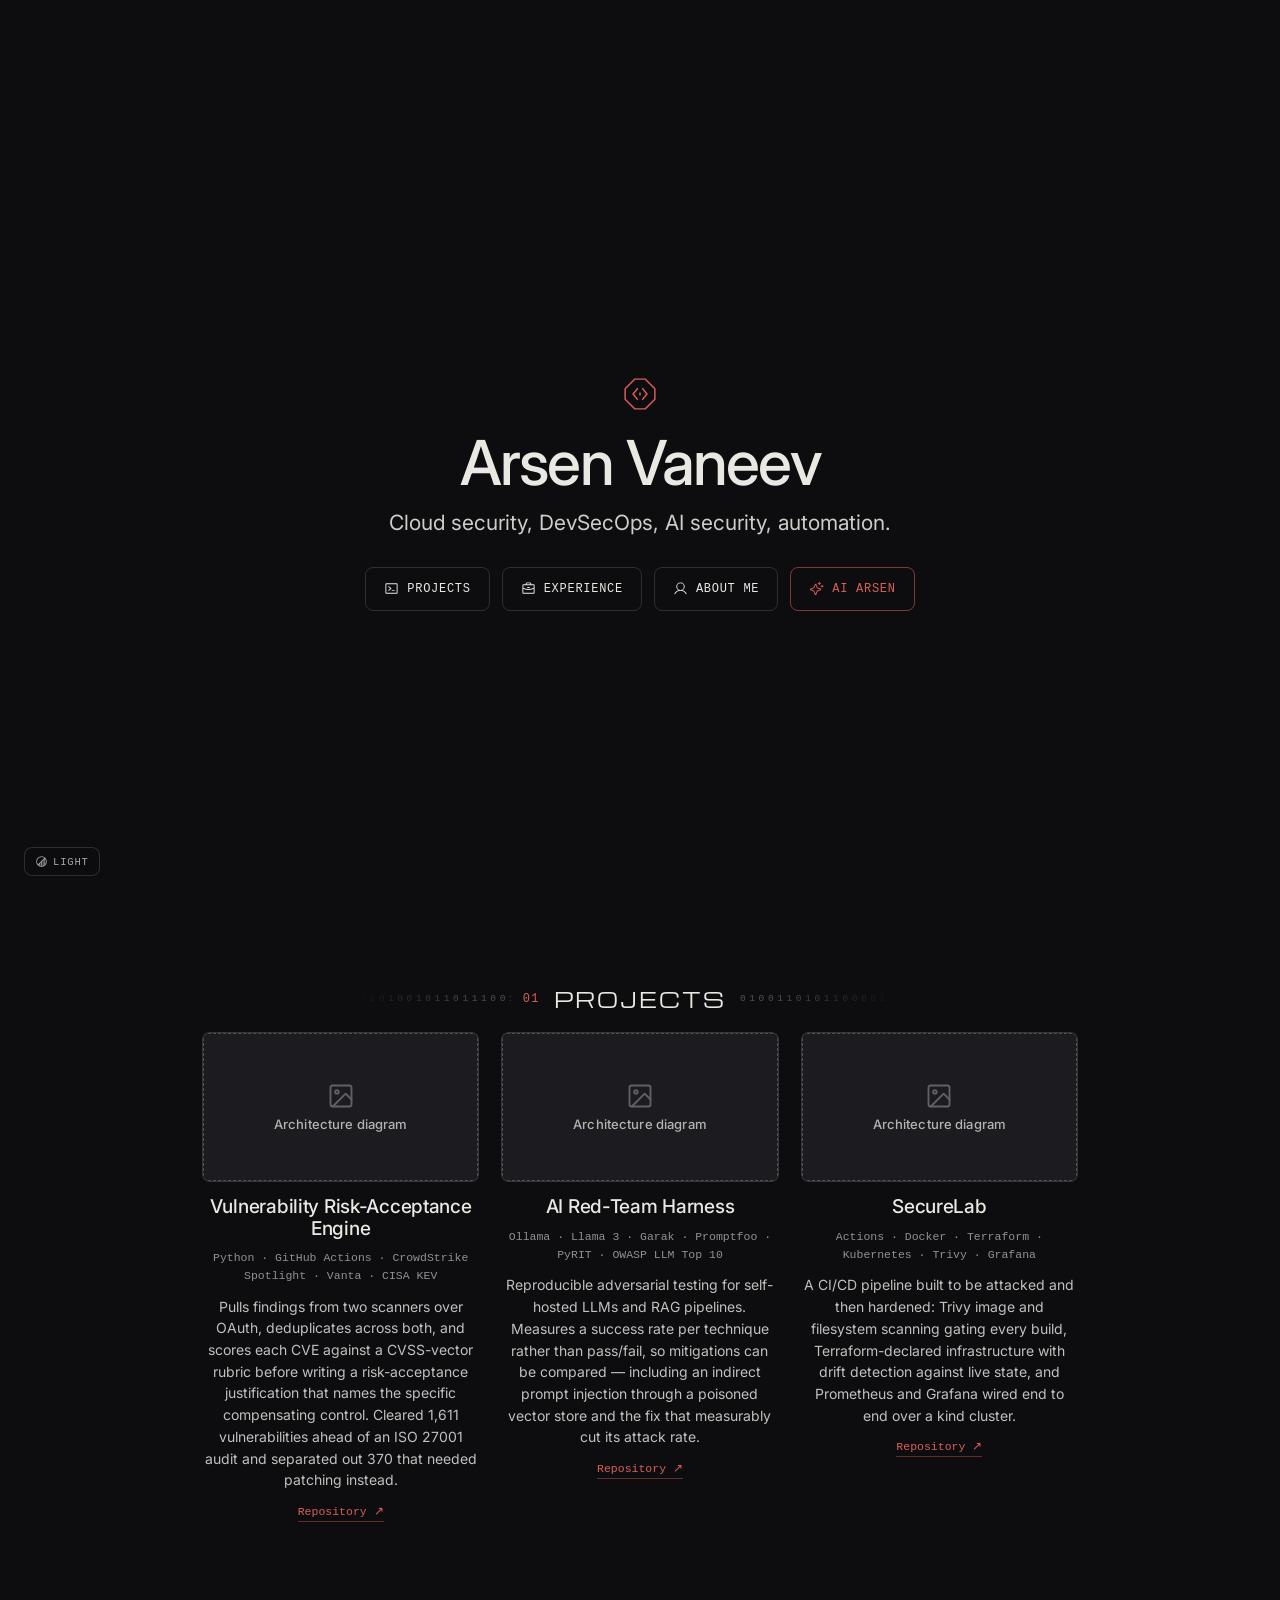
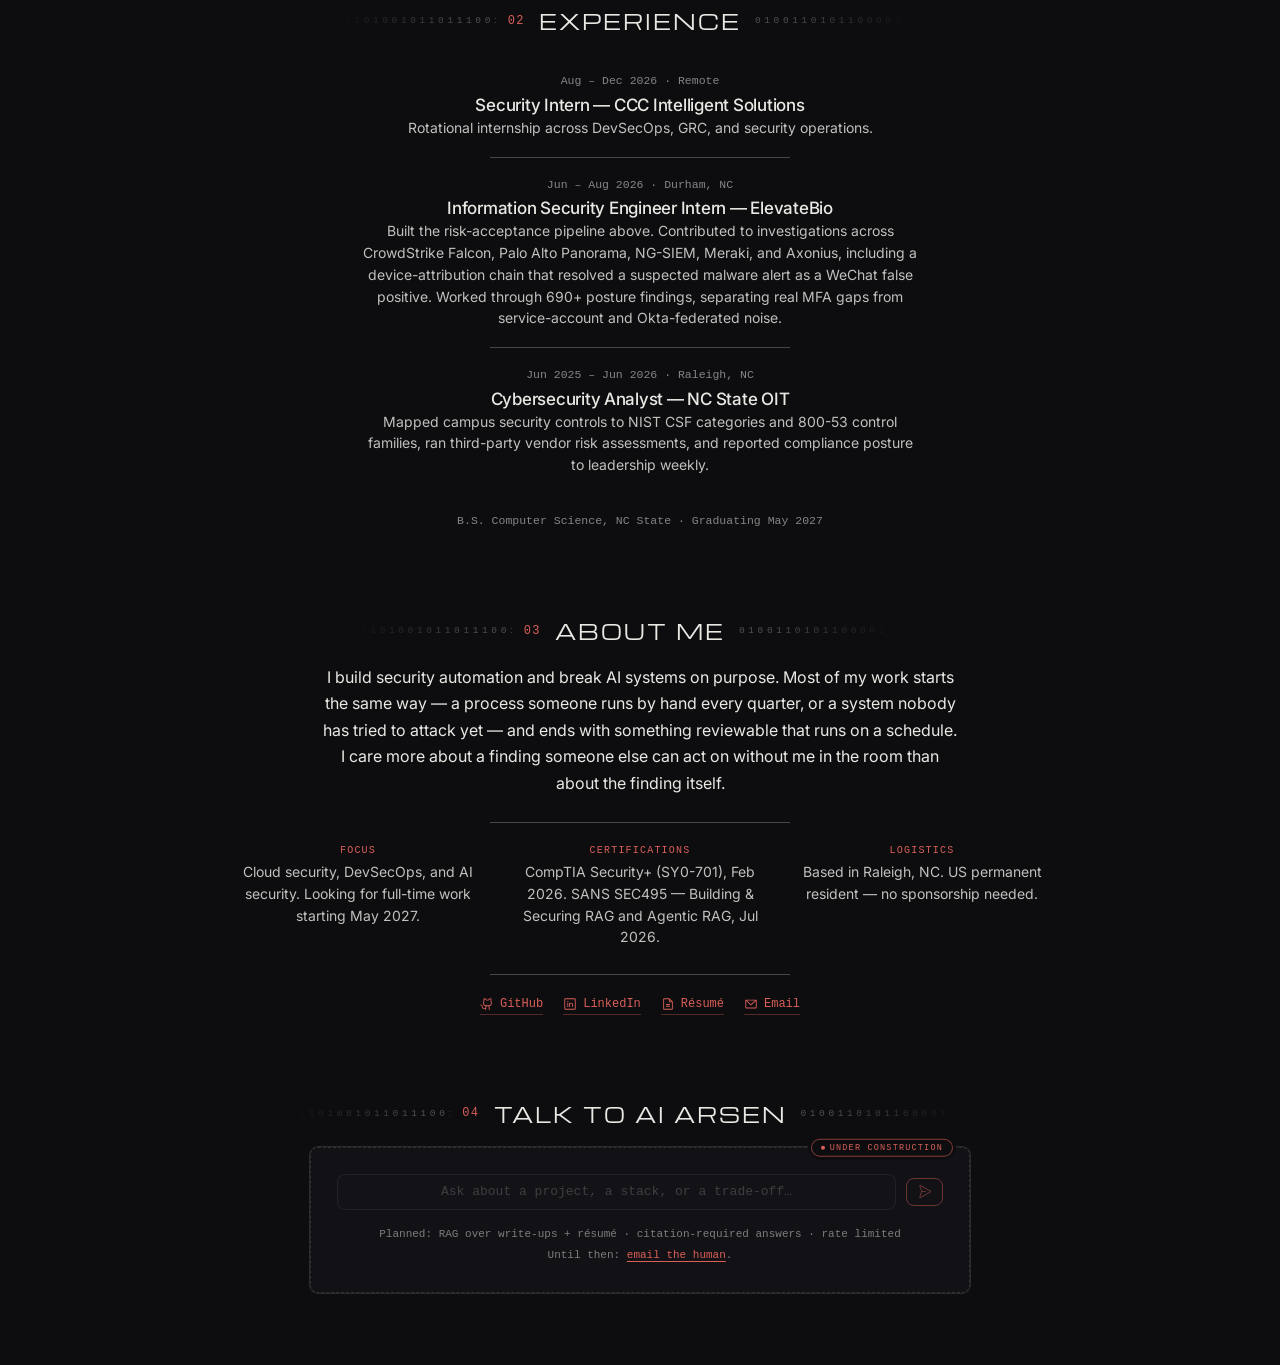
==== index.html @ 42cafd53 "Revise index.html for theme and content updates Updated the HTML structure and content for improved " ====
<!DOCTYPE html>
<html lang="en" data-theme="dark">
<head>
<meta charset="utf-8">
<meta name="viewport" content="width=device-width, initial-scale=1">
<title>Arsen Vaneev — Cloud Security &amp; DevSecOps</title>
<meta name="description" content="Cybersecurity senior at NC State working on cloud security, DevSecOps, and AI security. Graduating May 2027.">

<meta property="og:title" content="Arsen Vaneev — Cloud Security &amp; DevSecOps">
<meta property="og:description" content="Cybersecurity senior at NC State working on cloud security, DevSecOps, and AI security. Graduating May 2027.">
<meta property="og:type" content="website">
<meta property="og:url" content="https://arsenvaneev.com">

<link rel="icon" href="data:image/svg+xml,<svg xmlns='http://www.w3.org/2000/svg' viewBox='0 0 32 32'><rect width='32' height='32' fill='%230d0d10'/><g fill='none' stroke='%23d95f57' stroke-width='1.8' stroke-linecap='square'><path d='M11 2h10l9 9v10l-9 9H11l-9-9V11z'/><path d='M13.5 11 9.5 16l4 5'/><path d='M18.5 11l4 5-4 5'/><path d='M16 15.2v1.6'/></g></svg>">

<link rel="preconnect" href="https://fonts.googleapis.com">
<link rel="preconnect" href="https://fonts.gstatic.com" crossorigin>
<link rel="stylesheet" href="https://fonts.googleapis.com/css2?family=Inter:wght@400;500;600&family=Michroma&display=swap">
<link rel="stylesheet" href="style.css">

<script>
  // Applied before first paint so a remembered light theme doesn't flash dark.
  try {
    var t = localStorage.getItem("theme");
    if (t === "light" || t === "dark") document.documentElement.setAttribute("data-theme", t);
  } catch (e) {}
</script>
</head>
<body>

<svg width="0" height="0" style="position:absolute" aria-hidden="true" focusable="false">
  <symbol id="i-theme" viewBox="0 0 256 256"><path d="M201.54,54.46A104,104,0,0,0,54.46,201.54,104,104,0,0,0,201.54,54.46ZM184,195.87a87.16,87.16,0,0,1-16,10.5V99.31l16-16Zm-80-32.56,16-16v68.28a88.37,88.37,0,0,1-16-3ZM88,206.37a87,87,0,0,1-16.3-10.76L88,179.31Zm48-75.06,16-16v97.32a88.37,88.37,0,0,1-16,3ZM40,128A88,88,0,0,1,184.3,60.39L60.38,184.31A87.34,87.34,0,0,1,40,128Zm160,50.59V77.41a88,88,0,0,1,0,101.18Z"/></symbol>
  <symbol id="i-terminal" viewBox="0 0 256 256"><path d="M128,128a8,8,0,0,1-3,6.25l-40,32a8,8,0,1,1-10-12.5L107.19,128,75,102.25a8,8,0,1,1,10-12.5l40,32A8,8,0,0,1,128,128Zm48,24H136a8,8,0,0,0,0,16h40a8,8,0,0,0,0-16Zm56-96V200a16,16,0,0,1-16,16H40a16,16,0,0,1-16-16V56A16,16,0,0,1,40,40H216A16,16,0,0,1,232,56ZM216,200V56H40V200H216Z"/></symbol>
  <symbol id="i-briefcase" viewBox="0 0 256 256"><path d="M216,56H176V48a24,24,0,0,0-24-24H104A24,24,0,0,0,80,48v8H40A16,16,0,0,0,24,72V200a16,16,0,0,0,16,16H216a16,16,0,0,0,16-16V72A16,16,0,0,0,216,56ZM96,48a8,8,0,0,1,8-8h48a8,8,0,0,1,8,8v8H96ZM216,72v41.61A184,184,0,0,1,128,136a184.07,184.07,0,0,1-88-22.38V72Zm0,128H40V131.64A200.19,200.19,0,0,0,128,152a200.25,200.25,0,0,0,88-20.37V200ZM104,112a8,8,0,0,1,8-8h32a8,8,0,0,1,0,16H112A8,8,0,0,1,104,112Z"/></symbol>
  <symbol id="i-user" viewBox="0 0 256 256"><path d="M230.92,212c-15.23-26.33-38.7-45.21-66.09-54.16a72,72,0,1,0-73.66,0C63.78,166.78,40.31,185.66,25.08,212a8,8,0,1,0,13.85,8c18.84-32.56,52.14-52,89.07-52s70.23,19.44,89.07,52a8,8,0,1,0,13.85-8ZM72,96a56,56,0,1,1,56,56A56.06,56.06,0,0,1,72,96Z"/></symbol>
  <symbol id="i-sparkle" viewBox="0 0 256 256"><path d="M197.58,129.06,146,110l-19-51.62a15.92,15.92,0,0,0-29.88,0L78,110l-51.62,19a15.92,15.92,0,0,0,0,29.88L78,178l19,51.62a15.92,15.92,0,0,0,29.88,0L146,178l51.62-19a15.92,15.92,0,0,0,0-29.88ZM137,164.22a8,8,0,0,0-4.74,4.74L112,223.85,91.78,169A8,8,0,0,0,87,164.22L32.15,144,87,123.78A8,8,0,0,0,91.78,119L112,64.15,132.22,119a8,8,0,0,0,4.74,4.74L191.85,144ZM144,40a8,8,0,0,1,8-8h16V16a8,8,0,0,1,16,0V32h16a8,8,0,0,1,0,16H184V64a8,8,0,0,1-16,0V48H152A8,8,0,0,1,144,40ZM248,88a8,8,0,0,1-8,8h-8v8a8,8,0,0,1-16,0V96h-8a8,8,0,0,1,0-16h8V72a8,8,0,0,1,16,0v8h8A8,8,0,0,1,248,88Z"/></symbol>
  <symbol id="i-github" viewBox="0 0 256 256"><path d="M208.31,75.68A59.78,59.78,0,0,0,202.93,28,8,8,0,0,0,196,24a59.75,59.75,0,0,0-48,24H124A59.75,59.75,0,0,0,76,24a8,8,0,0,0-6.93,4,59.78,59.78,0,0,0-5.38,47.68A58.14,58.14,0,0,0,56,104v8a56.06,56.06,0,0,0,48.44,55.47A39.8,39.8,0,0,0,96,192v8H72a24,24,0,0,1-24-24A40,40,0,0,0,8,136a8,8,0,0,0,0,16,24,24,0,0,1,24,24,40,40,0,0,0,40,40H96v16a8,8,0,0,0,16,0V192a24,24,0,0,1,48,0v40a8,8,0,0,0,16,0V192a39.8,39.8,0,0,0-8.44-24.53A56.06,56.06,0,0,0,216,112v-8A58.14,58.14,0,0,0,208.31,75.68ZM200,112a40,40,0,0,1-40,40H112a40,40,0,0,1-40-40v-8a41.74,41.74,0,0,1,6.9-22.48A8,8,0,0,0,80,73.83a43.81,43.81,0,0,1,.79-33.58,43.88,43.88,0,0,1,32.32,20.06A8,8,0,0,0,119.82,64h32.35a8,8,0,0,0,6.74-3.69,43.87,43.87,0,0,1,32.32-20.06A43.81,43.81,0,0,1,192,73.83a8.09,8.09,0,0,0,1,7.65A41.72,41.72,0,0,1,200,104Z"/></symbol>
  <symbol id="i-linkedin" viewBox="0 0 256 256"><path d="M216,24H40A16,16,0,0,0,24,40V216a16,16,0,0,0,16,16H216a16,16,0,0,0,16-16V40A16,16,0,0,0,216,24Zm0,192H40V40H216V216ZM96,112v64a8,8,0,0,1-16,0V112a8,8,0,0,1,16,0Zm88,28v36a8,8,0,0,1-16,0V140a20,20,0,0,0-40,0v36a8,8,0,0,1-16,0V112a8,8,0,0,1,15.79-1.78A36,36,0,0,1,184,140ZM100,84A12,12,0,1,1,88,72,12,12,0,0,1,100,84Z"/></symbol>
  <symbol id="i-file" viewBox="0 0 256 256"><path d="M213.66,82.34l-56-56A8,8,0,0,0,152,24H56A16,16,0,0,0,40,40V216a16,16,0,0,0,16,16H200a16,16,0,0,0,16-16V88A8,8,0,0,0,213.66,82.34ZM160,51.31,188.69,80H160ZM200,216H56V40h88V88a8,8,0,0,0,8,8h48V216Zm-32-80a8,8,0,0,1-8,8H96a8,8,0,0,1,0-16h64A8,8,0,0,1,168,136Zm0,32a8,8,0,0,1-8,8H96a8,8,0,0,1,0-16h64A8,8,0,0,1,168,168Z"/></symbol>
  <symbol id="i-mail" viewBox="0 0 256 256"><path d="M224,48H32a8,8,0,0,0-8,8V192a16,16,0,0,0,16,16H216a16,16,0,0,0,16-16V56A8,8,0,0,0,224,48ZM203.43,64,128,133.15,52.57,64ZM216,192H40V74.19l82.59,75.71a8,8,0,0,0,10.82,0L216,74.19V192Z"/></symbol>
  <symbol id="i-send" viewBox="0 0 256 256"><path d="M231.87,114l-168-95.89A16,16,0,0,0,40.92,37.34L71.55,128,40.92,218.67A16,16,0,0,0,56,240a16.15,16.15,0,0,0,7.93-2.1l167.92-96.05a16,16,0,0,0,.05-27.89ZM56,224a.56.56,0,0,0,0-.12L85.74,136H144a8,8,0,0,0,0-16H85.74L56.06,32.16A.46.46,0,0,0,56,32l168,95.83Z"/></symbol>
</svg>

<div class="page">

  <button type="button" class="theme-toggle" id="theme-toggle" title="Toggle light and dark">
    <svg class="icon" aria-hidden="true"><use href="#i-theme"/></svg>
    <span class="theme-toggle-label" id="theme-toggle-label">LIGHT</span>
  </button>

  <nav class="rail" aria-label="Sections">
    <a href="#projects" title="Projects"><svg class="icon" aria-hidden="true"><use href="#i-terminal"/></svg><span class="rail-label">Projects</span></a>
    <a href="#experience" title="Experience"><svg class="icon" aria-hidden="true"><use href="#i-briefcase"/></svg><span class="rail-label">Experience</span></a>
    <a href="#person" title="About me"><svg class="icon" aria-hidden="true"><use href="#i-user"/></svg><span class="rail-label">About me</span></a>
    <a href="#ai" class="accent" title="AI Arsen"><svg class="icon" aria-hidden="true"><use href="#i-sparkle"/></svg><span class="rail-label">AI Arsen</span></a>
  </nav>

  <main>

    <section id="top" class="hero">
      <a href="#top" class="mark" title="Arsen Vaneev">
        <svg width="34" height="34" viewBox="0 0 32 32" fill="none" stroke="currentColor" stroke-width="1.4" stroke-linecap="square" aria-label="Arsen Vaneev">
          <path d="M11 2h10l9 9v10l-9 9H11l-9-9V11z"></path>
          <path d="M13.5 11 9.5 16l4 5"></path>
          <path d="M18.5 11l4 5-4 5"></path>
          <path d="M16 15.2v1.6"></path>
        </svg>
      </a>
      <h1><span>Arsen Vaneev</span></h1>
      <p class="tagline">Cloud security, DevSecOps, AI security, automation.</p>
      <div class="hero-nav">
        <a href="#projects"><svg class="icon" aria-hidden="true"><use href="#i-terminal"/></svg>Projects</a>
        <a href="#experience"><svg class="icon" aria-hidden="true"><use href="#i-briefcase"/></svg>Experience</a>
        <a href="#person"><svg class="icon" aria-hidden="true"><use href="#i-user"/></svg>About me</a>
        <a href="#ai" class="accent"><svg class="icon" aria-hidden="true"><use href="#i-sparkle"/></svg>AI Arsen</a>
      </div>
    </section>

    <section id="projects">
      <div class="sec-head">
        <span class="sec-head-left">
          <span class="bin bin-l" aria-hidden="true">0110100101101110011010</span>
          <span class="sec-num">01</span>
        </span>
        <h2>Projects</h2>
        <span class="bin bin-r" aria-hidden="true">0100110101100001011001</span>
      </div>

      <div class="projects">

        <article class="project">
          <div class="diagram">
            <div class="diagram-slot">
              <svg width="28" height="28" viewBox="0 0 24 24" fill="none" stroke="currentColor" stroke-width="1.6" stroke-linecap="round" stroke-linejoin="round" aria-hidden="true"><rect x="3" y="3" width="18" height="18" rx="2"/><circle cx="8.5" cy="8.5" r="1.5"/><path d="m21 15-5-5L5 21"/></svg>
              Architecture diagram
            </div>
          </div>
          <h3>Vulnerability Risk-Acceptance Engine</h3>
          <p class="stack">Python · GitHub Actions · CrowdStrike Spotlight · Vanta · CISA KEV</p>
          <p>Pulls findings from two scanners over OAuth, deduplicates across both, and scores each CVE against a CVSS-vector rubric before writing a risk-acceptance justification that names the specific compensating control. Cleared 1,611 vulnerabilities ahead of an ISO 27001 audit and separated out 370 that needed patching instead.</p>
          <div class="project-links">
            <a href="https://github.com/Arsen-V/Automated_Vulnerability_Risk_Acceptance_Engine" target="_blank" rel="noopener">Repository ↗</a>
          </div>
        </article>

        <article class="project">
          <div class="diagram">
            <div class="diagram-slot">
              <svg width="28" height="28" viewBox="0 0 24 24" fill="none" stroke="currentColor" stroke-width="1.6" stroke-linecap="round" stroke-linejoin="round" aria-hidden="true"><rect x="3" y="3" width="18" height="18" rx="2"/><circle cx="8.5" cy="8.5" r="1.5"/><path d="m21 15-5-5L5 21"/></svg>
              Architecture diagram
            </div>
          </div>
          <h3>AI Red-Team Harness</h3>
          <p class="stack">Ollama · Llama 3 · Garak · Promptfoo · PyRIT · OWASP LLM Top 10</p>
          <p>Reproducible adversarial testing for self-hosted LLMs and RAG pipelines. Measures a success rate per technique rather than pass/fail, so mitigations can be compared — including an indirect prompt injection through a poisoned vector store and the fix that measurably cut its attack rate.</p>
          <div class="project-links">
            <a href="https://github.com/Arsen-V/AI_Red_Team_Harness" target="_blank" rel="noopener">Repository ↗</a>
          </div>
        </article>

        <article class="project">
          <div class="diagram">
            <div class="diagram-slot">
              <svg width="28" height="28" viewBox="0 0 24 24" fill="none" stroke="currentColor" stroke-width="1.6" stroke-linecap="round" stroke-linejoin="round" aria-hidden="true"><rect x="3" y="3" width="18" height="18" rx="2"/><circle cx="8.5" cy="8.5" r="1.5"/><path d="m21 15-5-5L5 21"/></svg>
              Architecture diagram
            </div>
          </div>
          <h3>SecureLab</h3>
          <p class="stack">Actions · Docker · Terraform · Kubernetes · Trivy · Grafana</p>
          <p>A CI/CD pipeline built to be attacked and then hardened: Trivy image and filesystem scanning gating every build, Terraform-declared infrastructure with drift detection against live state, and Prometheus and Grafana wired end to end over a kind cluster.</p>
          <div class="project-links">
            <a href="https://github.com/Arsen-V/SecureLab" target="_blank" rel="noopener">Repository ↗</a>
          </div>
        </article>

      </div>
    </section>

    <section id="experience">
      <div class="sec-head">
        <span class="sec-head-left">
          <span class="bin bin-l" aria-hidden="true">0110100101101110011010</span>
          <span class="sec-num">02</span>
        </span>
        <h2>Experience</h2>
        <span class="bin bin-r" aria-hidden="true">0100110101100001011001</span>
      </div>

      <div class="roles">

        <div class="role">
          <p class="meta">Aug – Dec 2026 · Remote</p>
          <h3>Security Intern — CCC Intelligent Solutions</h3>
          <p>Rotational internship across DevSecOps, GRC, and security operations.</p>
        </div>

        <hr class="subrule">

        <div class="role">
          <p class="meta">Jun – Aug 2026 · Durham, NC</p>
          <h3>Information Security Engineer Intern — ElevateBio</h3>
          <p>Built the risk-acceptance pipeline above. Contributed to investigations across CrowdStrike Falcon, Palo Alto Panorama, NG-SIEM, Meraki, and Axonius, including a device-attribution chain that resolved a suspected malware alert as a WeChat false positive. Worked through 690+ posture findings, separating real MFA gaps from service-account and Okta-federated noise.</p>
        </div>

        <hr class="subrule">

        <div class="role">
          <p class="meta">Jun 2025 – Jun 2026 · Raleigh, NC</p>
          <h3>Cybersecurity Analyst — NC State OIT</h3>
          <p>Mapped campus security controls to NIST CSF categories and 800-53 control families, ran third-party vendor risk assessments, and reported compliance posture to leadership weekly.</p>
        </div>

      </div>
      <p class="footnote">B.S. Computer Science, NC State · Graduating May 2027</p>
    </section>

    <section id="person">
      <div class="sec-head">
        <span class="sec-head-left">
          <span class="bin bin-l" aria-hidden="true">0110100101101110011010</span>
          <span class="sec-num">03</span>
        </span>
        <h2>About me</h2>
        <span class="bin bin-r" aria-hidden="true">0100110101100001011001</span>
      </div>

      <p class="about-lede">I build security automation and break AI systems on purpose. Most of my work starts the same way — a process someone runs by hand every quarter, or a system nobody has tried to attack yet — and ends with something reviewable that runs on a schedule. I care more about a finding someone else can act on without me in the room than about the finding itself.</p>

      <hr class="subrule">

      <div class="about-cols">
        <div>
          <h3>Focus</h3>
          <p>Cloud security, DevSecOps, and AI security. Looking for full-time work starting May 2027.</p>
        </div>
        <div>
          <h3>Certifications</h3>
          <p>CompTIA Security+ (SY0-701), Feb 2026. SANS SEC495 — Building &amp; Securing RAG and Agentic RAG, Jul 2026.</p>
        </div>
        <div>
          <h3>Logistics</h3>
          <p>Based in Raleigh, NC. US permanent resident — no sponsorship needed.</p>
        </div>
      </div>

      <hr class="subrule subrule-spaced">

      <div class="contact">
        <a href="https://github.com/Arsen-V" target="_blank" rel="noopener"><svg class="icon" aria-hidden="true"><use href="#i-github"/></svg>GitHub</a>
        <a href="https://www.linkedin.com/in/arsen-v" target="_blank" rel="noopener"><svg class="icon" aria-hidden="true"><use href="#i-linkedin"/></svg>LinkedIn</a>
        <a href="resume.pdf" target="_blank" rel="noopener"><svg class="icon" aria-hidden="true"><use href="#i-file"/></svg>Résumé</a>
        <a href="mailto:arsen@arsenvaneev.com"><svg class="icon" aria-hidden="true"><use href="#i-mail"/></svg>Email</a>
      </div>
    </section>

    <section id="ai">
      <div class="sec-head">
        <span class="sec-head-left">
          <span class="bin bin-l" aria-hidden="true">0110100101101110011010</span>
          <span class="sec-num">04</span>
        </span>
        <h2>Talk to AI Arsen</h2>
        <span class="bin bin-r" aria-hidden="true">0100110101100001011001</span>
      </div>

      <div class="ai-card">
        <span class="badge">Under construction</span>
        <div class="ai-row">
          <input type="text" disabled aria-label="Ask AI Arsen a question" placeholder="Ask about a project, a stack, or a trade-off…">
          <button type="button" disabled aria-label="Send">
            <svg class="icon" aria-hidden="true"><use href="#i-send"/></svg>
          </button>
        </div>
        <p class="ai-note">Planned: RAG over write-ups + résumé · citation-required answers · rate limited<br>Until then: <a href="mailto:arsen@arsenvaneev.com">email the human</a>.</p>
      </div>
    </section>

  </main>

</div>

<script>
(function () {
  var root = document.documentElement;
  var btn = document.getElementById("theme-toggle");
  var label = document.getElementById("theme-toggle-label");

  function paint() {
    label.textContent = root.getAttribute("data-theme") === "light" ? "DARK" : "LIGHT";
  }
  btn.addEventListener("click", function () {
    var next = root.getAttribute("data-theme") === "light" ? "dark" : "light";
    root.setAttribute("data-theme", next);
    try { localStorage.setItem("theme", next); } catch (e) {}
    paint();
  });
  paint();

  var hero = document.querySelector(".hero-nav");
  var ids = ["projects", "experience", "person", "ai"];
  var links = {};
  ids.forEach(function (id) {
    links[id] = document.querySelector('.rail a[href="#' + id + '"]');
  });

  var docked = null;
  var active = null;
  var queued = false;

  function measure() {
    queued = false;

    var r = hero.getBoundingClientRect();
    // A zero-size rect means layout hasn't settled; leave the last state alone.
    if (r.height > 0 && r.width > 0) {
      var d = r.top < 72;
      if (d !== docked) {
        docked = d;
        document.body.classList.toggle("is-docked", d);
      }
    }

    var line = Math.min(window.innerHeight * 0.42, 320);
    var hit = "";
    ids.forEach(function (id) {
      var s = document.getElementById(id);
      var sr = s.getBoundingClientRect();
      if (sr.height > 0 && sr.top <= line && sr.bottom > line * 0.5) hit = id;
    });

    // The last section is too short to ever push its top past the line, so at
    // the end of the page it would never light up. Bottom-out claims it.
    if (innerHeight + Math.ceil(scrollY) >= document.documentElement.scrollHeight - 2) {
      hit = ids[ids.length - 1];
    }

    if (hit !== active) {
      if (links[active]) {
        links[active].classList.remove("is-active");
        links[active].removeAttribute("aria-current");
      }
      if (links[hit]) {
        links[hit].classList.add("is-active");
        links[hit].setAttribute("aria-current", "true");
      }
      active = hit;
    }
  }

  function schedule() {
    if (!queued) {
      queued = true;
      requestAnimationFrame(measure);
    }
  }

  addEventListener("scroll", schedule, { passive: true });
  addEventListener("resize", schedule);
  measure();
})();
</script>

</body>
</html>
---- style.css ----
/* ==========================================================================
   Arsen Vaneev — portfolio
   Built from the Claude Design "Nocturne" handoff. Tokens below are the
   prototype's overrides of the Nocturne base; sizes/radii come from Nocturne.
   ========================================================================== */

:root {
  --font-body: "Inter", system-ui, sans-serif;
  --font-heading: "Inter", system-ui, sans-serif;
  --font-display: "Michroma", "Inter", system-ui, sans-serif;
  --font-mono: ui-monospace, "SFMono-Regular", Menlo, Consolas, monospace;

  --color-bg: #0d0d10;
  --color-surface: #17171b;
  --color-text: #eae8e3;
  --color-accent: #d95f57;
  --color-divider: color-mix(in srgb, #eae8e3 15%, transparent);

  --shadow-sm: 0 0 0 1px #2a2a30;

  --radius-md: 8px;

  /* Derived text tints, so the same value isn't respelled at every use site. */
  --ink-88: color-mix(in srgb, var(--color-text) 88%, transparent);
  --ink-82: color-mix(in srgb, var(--color-text) 82%, transparent);
  --ink-70: color-mix(in srgb, var(--color-text) 70%, transparent);
  --ink-60: color-mix(in srgb, var(--color-text) 60%, transparent);
  --ink-55: color-mix(in srgb, var(--color-text) 55%, transparent);
  --ink-50: color-mix(in srgb, var(--color-text) 50%, transparent);
  --ink-30: color-mix(in srgb, var(--color-text) 30%, transparent);
  --ink-26: color-mix(in srgb, var(--color-text) 26%, transparent);

  --chrome-bg: color-mix(in srgb, var(--color-bg) 82%, transparent);
}

:root[data-theme="light"] {
  --color-bg: #f4f3f0;
  --color-surface: #e9e7e2;
  --color-text: #17171b;
  --color-accent: #a32a22;
  --color-divider: color-mix(in srgb, #17171b 16%, transparent);
  --shadow-sm: 0 0 0 1px #d6d3cc;
}

/* — base — */

*, *::before, *::after { box-sizing: border-box; }

html { scroll-behavior: smooth; }

body {
  margin: 0;
  font-family: var(--font-body);
  font-size: 15px;
  line-height: 1.55;
  font-weight: 400;
  background: var(--color-bg);
  color: var(--color-text);
  -webkit-font-smoothing: antialiased;
}

h1, h2, h3, h4 {
  font-family: var(--font-heading);
  font-weight: 500;
  line-height: 1.12;
  letter-spacing: -0.015em;
  margin: 0 0 5.6px;
}

p { margin: 0 0 8.4px; }

a { color: var(--color-accent); text-underline-offset: 3px; }

:focus { outline: none; }
:focus-visible { outline: 2px solid var(--color-accent); outline-offset: 2px; }
::selection { background: color-mix(in srgb, var(--color-accent) 30%, transparent); }

.icon { width: 1em; height: 1em; display: block; flex: none; fill: currentColor; }

.page {
  min-height: 100vh;
  display: flex;
  flex-direction: column;
}

main {
  flex: 1;
  width: min(100%, 940px);
  margin: 0 auto;
  padding-inline: clamp(20px, 5vw, 32px);
  padding-bottom: clamp(40px, 6vw, 72px);
  display: flex;
  flex-direction: column;
  text-align: center;
}

/* — theme toggle (fixed) — */

.theme-toggle {
  position: fixed;
  left: clamp(14px, 3vw, 24px);
  bottom: clamp(14px, 3vw, 24px);
  z-index: 30;
  display: inline-flex;
  align-items: center;
  gap: 5px;
  background: var(--chrome-bg);
  backdrop-filter: blur(8px);
  border: 1px solid var(--color-divider);
  border-radius: var(--radius-md);
  color: var(--ink-70);
  font-family: var(--font-mono);
  font-size: 10.5px;
  letter-spacing: 0.08em;
  padding: 8px;
  cursor: pointer;
}
.theme-toggle:hover { border-color: var(--color-accent); color: var(--color-accent); }
.theme-toggle .icon { font-size: 13px; }
.theme-toggle-label { display: none; }

/* — section rail (fixed, docks in on scroll) — */

.rail {
  position: fixed;
  z-index: 25;
  display: flex;
  flex-wrap: wrap;
  justify-content: center;
  gap: 8px;
  transition: transform 460ms cubic-bezier(.2, .8, .2, 1), opacity 300ms ease;
  opacity: 0;
  pointer-events: none;
}
body.is-docked .rail { opacity: 1; pointer-events: auto; }

.rail a {
  display: inline-flex;
  align-items: center;
  gap: 8px;
  font-family: var(--font-mono);
  font-size: 11px;
  letter-spacing: 0.06em;
  text-transform: uppercase;
  text-decoration: none;
  color: var(--color-text);
  border: 1px solid var(--color-divider);
  border-radius: var(--radius-md);
  padding: 9px 12px;
  background: var(--chrome-bg);
  backdrop-filter: blur(8px);
  transition: border-color 200ms ease, color 200ms ease, box-shadow 200ms ease;
}
.rail a:hover { border-color: var(--color-accent); color: var(--color-accent); }
.rail a .icon { font-size: 14px; }
.rail-label { display: none; }

.rail a.is-active {
  border-color: var(--color-accent);
  color: var(--color-accent);
  box-shadow: inset 0 0 0 100px color-mix(in srgb, var(--color-accent) 14%, transparent);
}

/* The AI entry is accent-lined at rest, so it reads as the odd one out. */
.rail a.accent,
.hero-nav a.accent {
  color: var(--color-accent);
  border-color: color-mix(in srgb, var(--color-accent) 55%, transparent);
}
.rail a.accent:hover { background: color-mix(in srgb, var(--color-accent) 14%, transparent); }
.rail a.accent.is-active {
  border-color: var(--color-accent);
  box-shadow: inset 0 0 0 100px color-mix(in srgb, var(--color-accent) 18%, transparent);
}

/* — hero — */

.hero {
  min-height: 100vh;
  display: flex;
  flex-direction: column;
  align-items: center;
  justify-content: center;
}

.mark {
  display: inline-flex;
  align-items: center;
  color: var(--color-accent);
  margin: 0 0 20px;
}

.hero h1 {
  width: fit-content;
  margin: 0 auto 14px;
  font-size: clamp(38px, 7vw, 62px);
  line-height: 1.02;
  letter-spacing: -0.03em;
}

.hero h1 span {
  display: inline-block;
  animation: nameGlitch 7.3s infinite both;
}

.tagline {
  font-size: clamp(14px, 2.1vw, 21px);
  line-height: 1.45;
  margin: 0 auto 28px;
  color: var(--ink-88);
  white-space: nowrap;
}

/* The tagline is deliberately one line, but below ~420px its 14px floor makes
   it wider than the viewport and the whole page scrolls sideways. Let it keep
   shrinking down there instead. */
@media (max-width: 420px) {
  .tagline { font-size: 3.5vw; }
}

.hero-nav {
  display: flex;
  flex-wrap: wrap;
  justify-content: center;
  gap: 12px;
  transition: opacity 260ms ease, transform 380ms cubic-bezier(.2, .8, .2, 1);
}
body.is-docked .hero-nav {
  opacity: 0;
  transform: translateY(-10px);
  pointer-events: none;
}

.hero-nav a {
  display: inline-flex;
  align-items: center;
  gap: 8px;
  font-family: var(--font-mono);
  font-size: 12px;
  letter-spacing: 0.06em;
  text-transform: uppercase;
  text-decoration: none;
  color: var(--color-text);
  border: 1px solid var(--color-divider);
  border-radius: var(--radius-md);
  padding: 11px 18px;
  min-height: 44px;
}
.hero-nav a:hover { border-color: var(--color-accent); color: var(--color-accent); }
.hero-nav a.accent:hover { background: color-mix(in srgb, var(--color-accent) 12%, transparent); }
.hero-nav a .icon { font-size: 15px; }

/* — sections — */

section[id] {
  padding-top: clamp(48px, 7vw, 88px);
  scroll-margin-top: 64px;
}

.sec-head {
  display: grid;
  grid-template-columns: 1fr auto 1fr;
  align-items: center;
  gap: 14px;
  margin-bottom: 22px;
}

.sec-head h2 {
  font-family: var(--font-display);
  font-weight: 400;
  font-size: clamp(14px, 2.1vw, 20px);
  letter-spacing: 0.1em;
  text-transform: uppercase;
  margin: 0;
  white-space: nowrap;
}

.sec-head-left {
  display: flex;
  align-items: center;
  justify-content: flex-end;
  gap: 12px;
  min-width: 0;
}

.sec-num {
  font-family: var(--font-mono);
  font-size: 12px;
  letter-spacing: 0.12em;
  color: var(--color-accent);
}

/* Decorative binary flanking the title, clipped and faded at the outer end. */
.bin {
  overflow: hidden;
  white-space: nowrap;
  font-family: var(--font-mono);
  font-size: 9.5px;
  line-height: 1;
  letter-spacing: 0.38em;
  color: var(--ink-30);
  user-select: none;
}
.bin-l {
  flex: 1;
  max-width: 160px;
  text-align: right;
  -webkit-mask-image: linear-gradient(to right, transparent, #000 78%);
  mask-image: linear-gradient(to right, transparent, #000 78%);
}
.bin-r {
  justify-self: start;
  width: 100%;
  max-width: 160px;
  text-align: left;
  -webkit-mask-image: linear-gradient(to left, transparent, #000 78%);
  mask-image: linear-gradient(to left, transparent, #000 78%);
}

/* Short rule between sub-blocks — deliberately inside the section rules. */
.subrule {
  height: 1px;
  width: min(46%, 300px);
  margin: 0 auto;
  background: var(--ink-26);
  border: 0;
}
.subrule-spaced { margin-top: 26px; }

/* — projects — */

.projects {
  display: grid;
  grid-template-columns: repeat(auto-fit, minmax(min(100%, 265px), 1fr));
  gap: 22px;
}

.project {
  display: flex;
  flex-direction: column;
  align-items: center;
  gap: 10px;
}

.project h3 { font-size: 19px; margin: 4px 0 0; }

.stack {
  font-family: var(--font-mono);
  font-size: 11.5px;
  line-height: 1.6;
  margin: 0;
  color: var(--ink-60);
}

.project p:not(.stack) {
  font-size: 14px;
  line-height: 1.55;
  margin: 0;
  color: var(--ink-82);
  text-wrap: pretty;
}

.project-links {
  display: flex;
  gap: 14px;
  flex-wrap: wrap;
  justify-content: center;
  margin-top: 2px;
}
.project-links a {
  font-family: var(--font-mono);
  font-size: 11.5px;
  color: var(--color-accent);
  text-decoration: none;
  border-bottom: 1px solid color-mix(in srgb, var(--color-accent) 40%, transparent);
}
.project-links a:hover { border-bottom-color: var(--color-accent); }

/* Architecture-diagram placeholder — awaiting a real export. */
.diagram {
  width: 100%;
  border: 1px solid var(--color-divider);
  border-radius: var(--radius-md);
  overflow: hidden;
  background: var(--color-surface);
}
.diagram-slot {
  position: relative;
  width: 100%;
  height: clamp(112px, 13vw, 148px);
  background: rgba(127, 127, 127, .08);
  display: flex;
  flex-direction: column;
  align-items: center;
  justify-content: center;
  gap: 6px;
  padding: 12px;
  font-size: 13px;
  line-height: 1.3;
  font-weight: 500;
  letter-spacing: .01em;
  color: inherit;
  opacity: .75;
}
.diagram-slot svg { opacity: .45; }
.diagram-slot::after {
  content: "";
  position: absolute;
  inset: 0;
  border: 1.5px dashed currentColor;
  opacity: .35;
  pointer-events: none;
}

/* — experience — */

.roles {
  display: flex;
  flex-direction: column;
  width: min(100%, 700px);
  margin: 0 auto;
}

.role { padding: 18px 0; }

.role .meta {
  font-family: var(--font-mono);
  font-size: 11.5px;
  margin: 0 0 6px;
  color: var(--ink-55);
}

.role h3 { font-size: 17px; margin: 0 0 2px; }

.role p:not(.meta) {
  font-size: 14px;
  line-height: 1.55;
  margin: 0 auto;
  max-width: 62ch;
  color: var(--ink-82);
  text-wrap: pretty;
}

.footnote {
  font-family: var(--font-mono);
  font-size: 11.5px;
  line-height: 1.9;
  color: var(--ink-55);
  margin: 16px 0 0;
}

/* — about — */

.about-lede {
  font-size: 16px;
  line-height: 1.65;
  margin: 0 auto 26px;
  max-width: 64ch;
  text-wrap: pretty;
}

.about-cols {
  display: grid;
  grid-template-columns: repeat(auto-fit, minmax(min(100%, 210px), 1fr));
  gap: 20px 26px;
  padding-top: 22px;
  width: min(100%, 820px);
  margin: 0 auto;
}

.about-cols h3 {
  font-family: var(--font-mono);
  font-weight: 400;
  font-size: 10px;
  letter-spacing: 0.12em;
  text-transform: uppercase;
  color: var(--color-accent);
  margin: 0 0 5px;
}

.about-cols p {
  font-size: 14px;
  line-height: 1.55;
  margin: 0;
  color: var(--ink-82);
}

.contact {
  display: flex;
  gap: 20px;
  flex-wrap: wrap;
  justify-content: center;
  padding-top: 20px;
}
.contact a {
  display: inline-flex;
  align-items: center;
  gap: 6px;
  font-family: var(--font-mono);
  font-size: 12px;
  color: var(--color-accent);
  text-decoration: none;
  border-bottom: 1px solid color-mix(in srgb, var(--color-accent) 35%, transparent);
}
.contact a:hover { border-bottom-color: var(--color-accent); }
.contact .icon { font-size: 14px; }

/* — AI Arsen (under construction) — */

.ai-card {
  position: relative;
  display: flex;
  flex-direction: column;
  align-items: center;
  gap: 14px;
  padding: clamp(18px, 3vw, 26px);
  width: min(100%, 660px);
  margin: 0 auto;
  border: 1px dashed var(--color-divider);
  border-radius: var(--radius-md);
  background: color-mix(in srgb, var(--color-surface) 60%, transparent);
  box-shadow: var(--shadow-sm);
}

/* Straddles the card's top edge; the halo cuts the dashed border behind it. */
.badge {
  position: absolute;
  top: 0;
  right: 16px;
  transform: translateY(-50%);
  display: inline-flex;
  align-items: center;
  gap: 5px;
  padding: 4px 9px;
  border: 1px solid color-mix(in srgb, var(--color-accent) 60%, transparent);
  border-radius: 999px;
  background: var(--color-bg);
  box-shadow: 0 0 0 3px var(--color-bg);
  font-family: var(--font-mono);
  font-size: 8.5px;
  line-height: 1;
  letter-spacing: 0.14em;
  text-transform: uppercase;
  color: var(--color-accent);
}
.badge::before {
  content: "";
  width: 4px;
  height: 4px;
  border-radius: 50%;
  background: var(--color-accent);
}

.ai-row {
  display: flex;
  gap: 10px;
  flex-wrap: wrap;
  align-items: center;
  justify-content: center;
  width: 100%;
}

.ai-row input {
  flex: 1 1 240px;
  min-height: 36px;
  padding: 6px 10px;
  font-family: var(--font-mono);
  font-size: 13px;
  text-align: center;
  color: var(--color-text);
  background: var(--color-surface);
  border: 1px solid var(--color-divider);
  border-radius: var(--radius-md);
}
.ai-row input:disabled { opacity: 0.45; cursor: not-allowed; }

.ai-row button {
  display: inline-flex;
  align-items: center;
  justify-content: center;
  font: inherit;
  font-size: 14px;
  line-height: 1.2;
  color: var(--color-accent);
  background: transparent;
  border: 1px solid var(--color-accent);
  border-radius: var(--radius-md);
  padding: 5.6px 10px;
  cursor: pointer;
}
.ai-row button:disabled { opacity: 0.45; cursor: not-allowed; }
.ai-row button .icon { font-size: 15px; }

.ai-note {
  font-family: var(--font-mono);
  font-size: 11px;
  line-height: 1.9;
  color: var(--ink-50);
  margin: 0;
}

/* — the name glitch — */

@keyframes nameGlitch {
  0%, 3.1% { transform: none; text-shadow: none; clip-path: none; opacity: 1; }
  3.2% { transform: translate(-9px, 2px) skewX(-9deg); text-shadow: 8px 0 var(--color-accent), -7px 0 var(--ink-70); clip-path: inset(12% 0 46% 0); }
  3.8% { transform: translate(11px, -3px); text-shadow: -10px 0 var(--color-accent), 5px 2px var(--ink-55); clip-path: inset(52% 0 8% 0); }
  4.3% { transform: translate(-5px, 3px) skewX(6deg); text-shadow: 6px -2px var(--color-accent); clip-path: none; opacity: 0.72; }
  4.9%, 14.7% { transform: none; text-shadow: none; clip-path: none; opacity: 1; }
  14.8% { transform: translate(7px, 1px); text-shadow: -9px 0 var(--color-accent); clip-path: inset(30% 0 30% 0); }
  15.3% { transform: translate(-8px, -2px) skewX(-7deg); text-shadow: 7px 1px var(--color-accent); clip-path: none; }
  15.8%, 28.4% { transform: none; text-shadow: none; clip-path: none; opacity: 1; }
  28.5% { transform: translate(4px, -4px) skewX(11deg); text-shadow: -12px 0 var(--color-accent), 6px 0 var(--ink-50); clip-path: inset(0 0 62% 0); }
  29% { transform: translate(-12px, 2px); text-shadow: 9px 0 var(--color-accent); clip-path: inset(64% 0 0 0); }
  29.4% { transform: translate(3px, 0); text-shadow: -4px 0 var(--color-accent); clip-path: none; opacity: 0.55; }
  30%, 44.1% { transform: none; text-shadow: none; clip-path: none; opacity: 1; }
  44.2% { transform: translate(-6px, -3px) skewX(-12deg); text-shadow: 11px 0 var(--color-accent); clip-path: inset(20% 0 40% 0); }
  44.9% { transform: translate(9px, 3px); text-shadow: -8px -1px var(--color-accent); clip-path: none; }
  45.5%, 57.3% { transform: none; text-shadow: none; clip-path: none; opacity: 1; }
  57.4% { transform: translate(-10px, 1px) skewX(8deg); text-shadow: 7px 2px var(--color-accent), -6px 0 var(--ink-60); clip-path: inset(44% 0 22% 0); }
  58% { transform: translate(5px, -2px); text-shadow: -11px 0 var(--color-accent); clip-path: none; opacity: 0.66; }
  58.6%, 71.8% { transform: none; text-shadow: none; clip-path: none; opacity: 1; }
  71.9% { transform: translate(12px, 2px) skewX(-10deg); text-shadow: -7px 0 var(--color-accent); clip-path: inset(8% 0 58% 0); }
  72.4% { transform: translate(-7px, -3px); text-shadow: 10px 1px var(--color-accent); clip-path: inset(60% 0 4% 0); }
  73%, 86.2% { transform: none; text-shadow: none; clip-path: none; opacity: 1; }
  86.3% { transform: translate(-4px, 4px) skewX(13deg); text-shadow: 12px 0 var(--color-accent); clip-path: none; opacity: 0.6; }
  86.9% { transform: translate(8px, -1px); text-shadow: -9px -2px var(--color-accent); clip-path: inset(36% 0 26% 0); }
  87.5%, 95.6% { transform: none; text-shadow: none; clip-path: none; opacity: 1; }
  95.7% { transform: translate(-11px, 0) skewX(-6deg); text-shadow: 6px 0 var(--color-accent); clip-path: inset(24% 0 48% 0); }
  96.3%, 100% { transform: none; text-shadow: none; clip-path: none; opacity: 1; }
}

/* ==========================================================================
   Responsive modes. The rail is a left gutter rail on wide and mid screens
   and a bottom bar on phones, where no gutter exists.
   ========================================================================== */

/* Phones — rail becomes a bottom bar, toggle moves to the top to clear it. */
@media (max-width: 699.98px) {
  .rail {
    flex-direction: row;
    align-items: center;
    inset: auto 0 0 0;
    padding: 10px clamp(12px, 4vw, 20px) 14px;
    background: linear-gradient(to top, var(--color-bg) 62%, transparent);
    transform: translateY(130%);
  }
  body.is-docked .rail { transform: translateY(0%); }

  .theme-toggle { top: 12px; bottom: auto; }
}

/* Tablet and up — rail docks into the left gutter, sliding in from the edge. */
@media (min-width: 700px) {
  .rail {
    flex-direction: column;
    align-items: flex-start;
    top: 50%;
    left: 10px;
    padding: 0;
    background: transparent;
    transform: translateY(-50%) translateX(-130%);
  }
  body.is-docked .rail { transform: translateY(-50%) translateX(0%); }
}

/* Mid widths have no real gutter, so the rail goes icon-only and main
   reserves a 62px hole for it. */
@media (min-width: 700px) and (max-width: 1219.98px) {
  main { padding-inline: 62px; }
}

/* Wide — real gutters, so labels return on both the rail and the toggle. */
@media (min-width: 1220px) {
  .rail { left: clamp(12px, 2.5vw, 26px); }
  .rail-label { display: inline; }
  .theme-toggle-label { display: inline; }
  .theme-toggle { padding: 7px 10px; }
}

@media (prefers-reduced-motion: reduce) {
  html { scroll-behavior: auto; }
  .hero h1 span { animation: none; }
  .rail, .hero-nav { transition: none; }
}
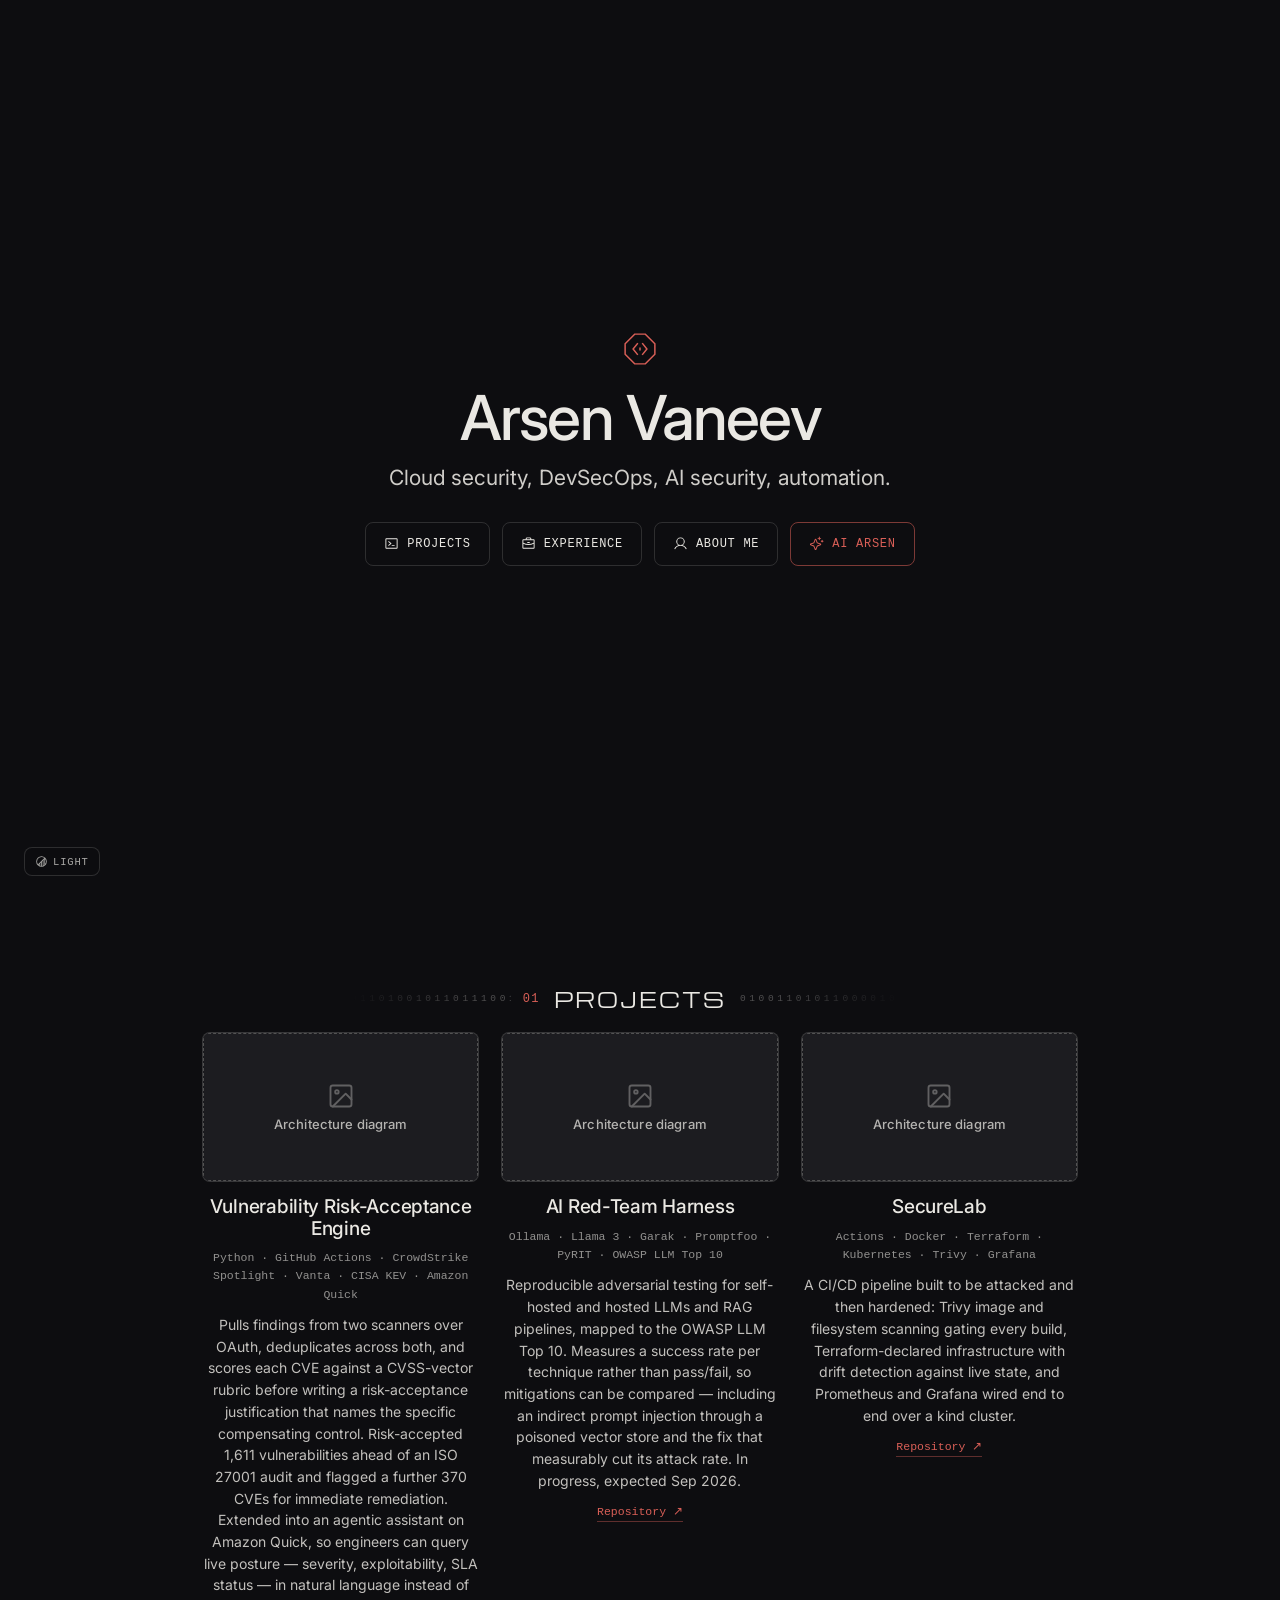
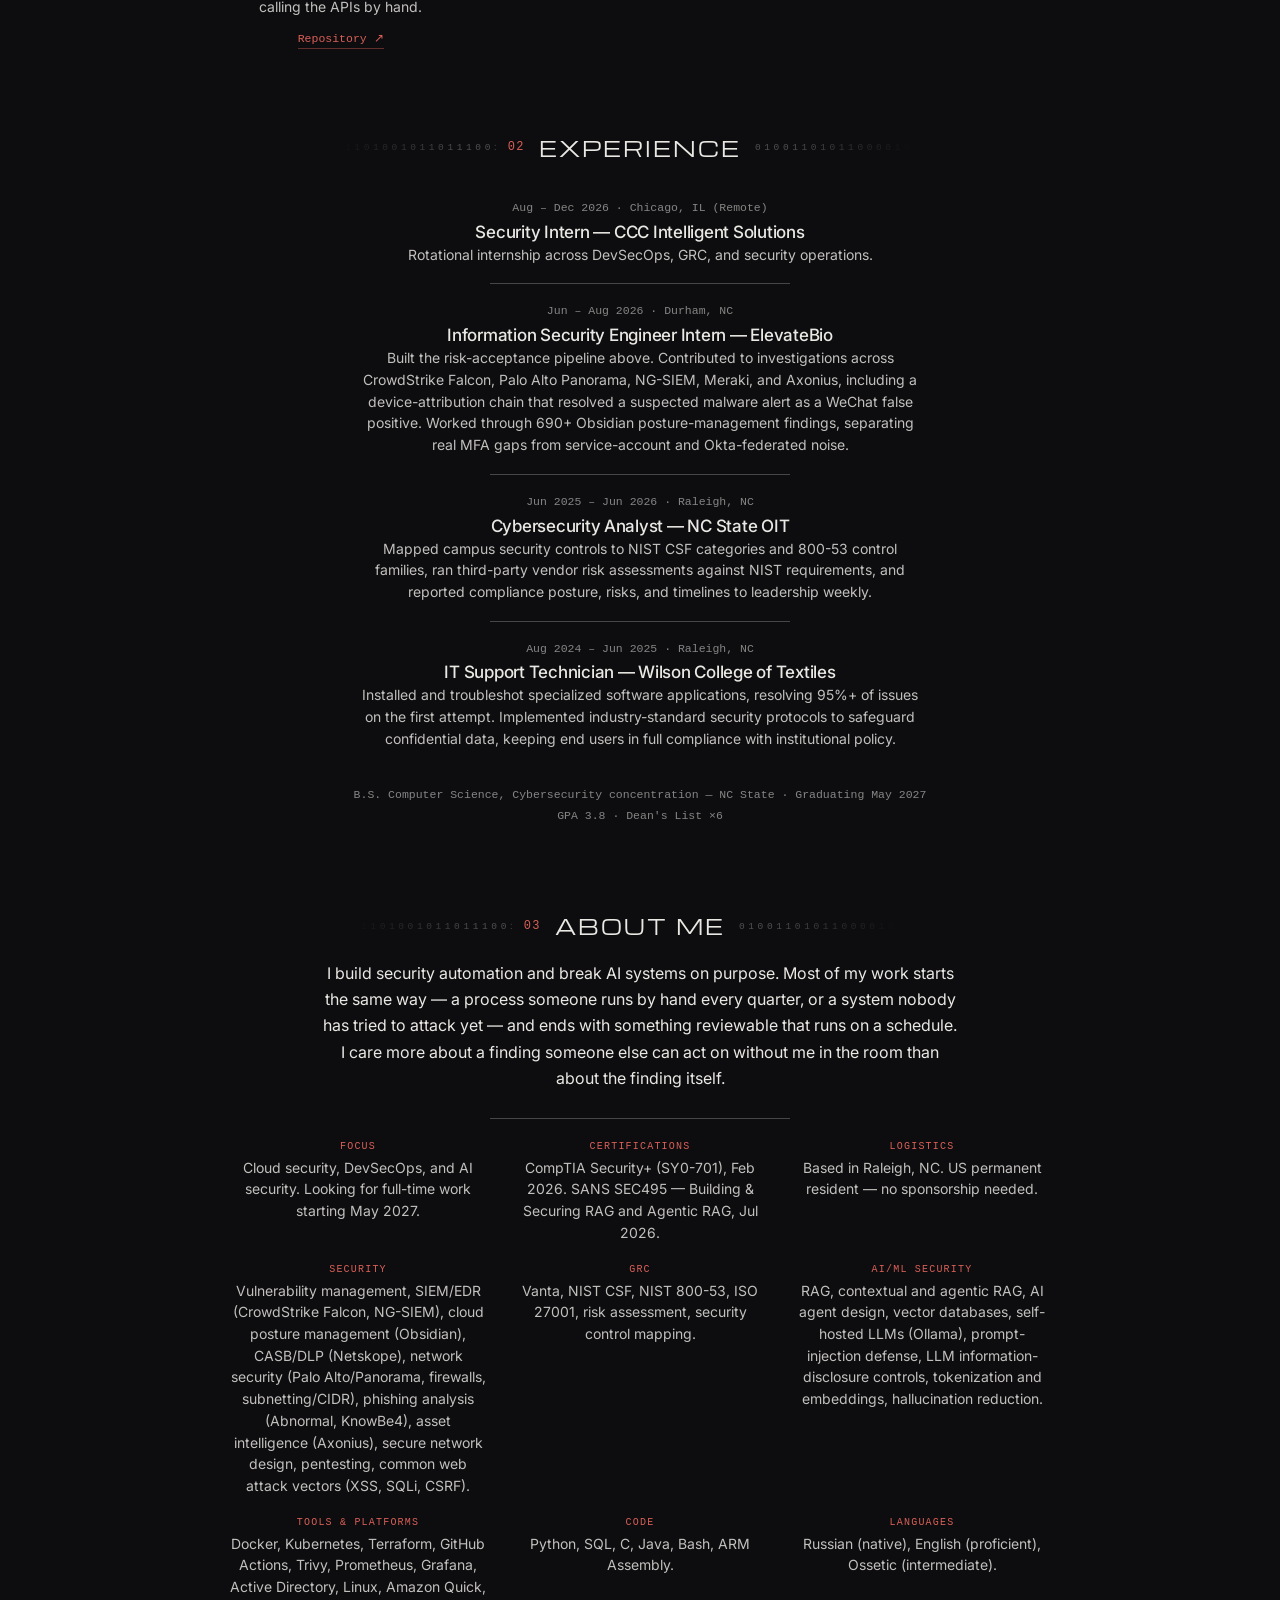
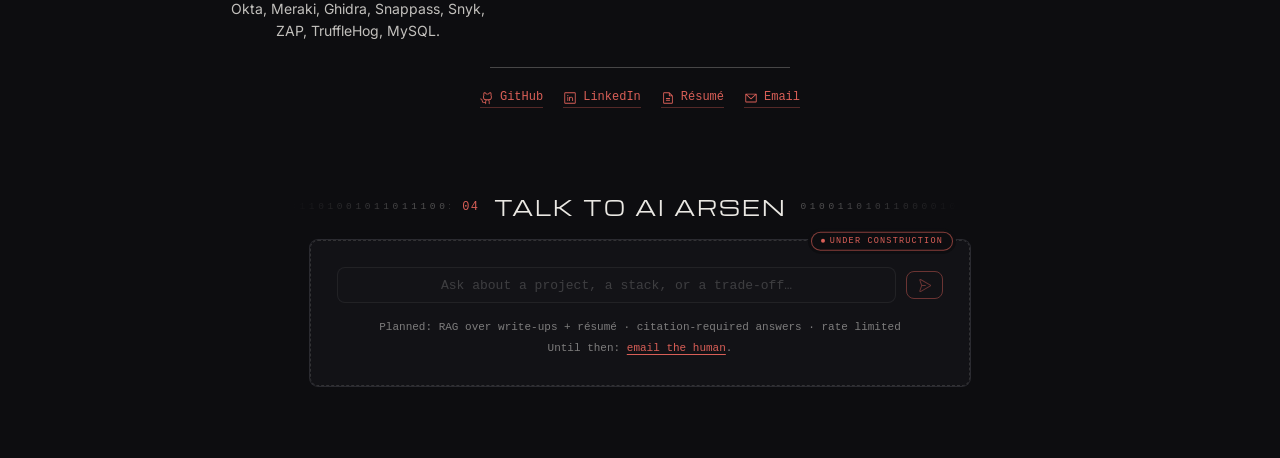
==== commit 93cd1ac2: "Align site content with résumé; fix stale placeholder links index.html (current Nocturne single-page" ====
--- a/index.html
+++ b/index.html
@@ -58,14 +58,14 @@
   <main>
 
     <section id="top" class="hero">
-      <a href="#top" class="mark" title="Arsen Vaneev">
-        <svg width="34" height="34" viewBox="0 0 32 32" fill="none" stroke="currentColor" stroke-width="1.4" stroke-linecap="square" aria-label="Arsen Vaneev">
+      <span class="mark">
+        <svg width="34" height="34" viewBox="0 0 32 32" fill="none" stroke="currentColor" stroke-width="1.4" stroke-linecap="square" aria-hidden="true" focusable="false">
           <path d="M11 2h10l9 9v10l-9 9H11l-9-9V11z"></path>
           <path d="M13.5 11 9.5 16l4 5"></path>
           <path d="M18.5 11l4 5-4 5"></path>
           <path d="M16 15.2v1.6"></path>
         </svg>
-      </a>
+      </span>
       <h1><span>Arsen Vaneev</span></h1>
       <p class="tagline">Cloud security, DevSecOps, AI security, automation.</p>
       <div class="hero-nav">
@@ -96,8 +96,8 @@
             </div>
           </div>
           <h3>Vulnerability Risk-Acceptance Engine</h3>
-          <p class="stack">Python · GitHub Actions · CrowdStrike Spotlight · Vanta · CISA KEV</p>
-          <p>Pulls findings from two scanners over OAuth, deduplicates across both, and scores each CVE against a CVSS-vector rubric before writing a risk-acceptance justification that names the specific compensating control. Cleared 1,611 vulnerabilities ahead of an ISO 27001 audit and separated out 370 that needed patching instead.</p>
+          <p class="stack">Python · GitHub Actions · CrowdStrike Spotlight · Vanta · CISA KEV · Amazon Quick</p>
+          <p>Pulls findings from two scanners over OAuth, deduplicates across both, and scores each CVE against a CVSS-vector rubric before writing a risk-acceptance justification that names the specific compensating control. Risk-accepted 1,611 vulnerabilities ahead of an ISO 27001 audit and flagged a further 370 CVEs for immediate remediation. Extended into an agentic assistant on Amazon Quick, so engineers can query live posture — severity, exploitability, SLA status — in natural language instead of calling the APIs by hand.</p>
           <div class="project-links">
             <a href="https://github.com/Arsen-V/Automated_Vulnerability_Risk_Acceptance_Engine" target="_blank" rel="noopener">Repository ↗</a>
           </div>
@@ -112,7 +112,7 @@
           </div>
           <h3>AI Red-Team Harness</h3>
           <p class="stack">Ollama · Llama 3 · Garak · Promptfoo · PyRIT · OWASP LLM Top 10</p>
-          <p>Reproducible adversarial testing for self-hosted LLMs and RAG pipelines. Measures a success rate per technique rather than pass/fail, so mitigations can be compared — including an indirect prompt injection through a poisoned vector store and the fix that measurably cut its attack rate.</p>
+          <p>Reproducible adversarial testing for self-hosted and hosted LLMs and RAG pipelines, mapped to the OWASP LLM Top 10. Measures a success rate per technique rather than pass/fail, so mitigations can be compared — including an indirect prompt injection through a poisoned vector store and the fix that measurably cut its attack rate. In progress, expected Sep 2026.</p>
           <div class="project-links">
             <a href="https://github.com/Arsen-V/AI_Red_Team_Harness" target="_blank" rel="noopener">Repository ↗</a>
           </div>
@@ -149,7 +149,7 @@
       <div class="roles">
 
         <div class="role">
-          <p class="meta">Aug – Dec 2026 · Remote</p>
+          <p class="meta">Aug – Dec 2026 · Chicago, IL (Remote)</p>
           <h3>Security Intern — CCC Intelligent Solutions</h3>
           <p>Rotational internship across DevSecOps, GRC, and security operations.</p>
         </div>
@@ -159,7 +159,7 @@
         <div class="role">
           <p class="meta">Jun – Aug 2026 · Durham, NC</p>
           <h3>Information Security Engineer Intern — ElevateBio</h3>
-          <p>Built the risk-acceptance pipeline above. Contributed to investigations across CrowdStrike Falcon, Palo Alto Panorama, NG-SIEM, Meraki, and Axonius, including a device-attribution chain that resolved a suspected malware alert as a WeChat false positive. Worked through 690+ posture findings, separating real MFA gaps from service-account and Okta-federated noise.</p>
+          <p>Built the risk-acceptance pipeline above. Contributed to investigations across CrowdStrike Falcon, Palo Alto Panorama, NG-SIEM, Meraki, and Axonius, including a device-attribution chain that resolved a suspected malware alert as a WeChat false positive. Worked through 690+ Obsidian posture-management findings, separating real MFA gaps from service-account and Okta-federated noise.</p>
         </div>
 
         <hr class="subrule">
@@ -167,11 +167,19 @@
         <div class="role">
           <p class="meta">Jun 2025 – Jun 2026 · Raleigh, NC</p>
           <h3>Cybersecurity Analyst — NC State OIT</h3>
-          <p>Mapped campus security controls to NIST CSF categories and 800-53 control families, ran third-party vendor risk assessments, and reported compliance posture to leadership weekly.</p>
-        </div>
-
-      </div>
-      <p class="footnote">B.S. Computer Science, NC State · Graduating May 2027</p>
+          <p>Mapped campus security controls to NIST CSF categories and 800-53 control families, ran third-party vendor risk assessments against NIST requirements, and reported compliance posture, risks, and timelines to leadership weekly.</p>
+        </div>
+
+        <hr class="subrule">
+
+        <div class="role">
+          <p class="meta">Aug 2024 – Jun 2025 · Raleigh, NC</p>
+          <h3>IT Support Technician — Wilson College of Textiles</h3>
+          <p>Installed and troubleshot specialized software applications, resolving 95%+ of issues on the first attempt. Implemented industry-standard security protocols to safeguard confidential data, keeping end users in full compliance with institutional policy.</p>
+        </div>
+
+      </div>
+      <p class="footnote">B.S. Computer Science, Cybersecurity concentration — NC State · Graduating May 2027<br>GPA 3.8 · Dean's List ×6</p>
     </section>
 
     <section id="person">
@@ -200,6 +208,30 @@
         <div>
           <h3>Logistics</h3>
           <p>Based in Raleigh, NC. US permanent resident — no sponsorship needed.</p>
+        </div>
+        <div>
+          <h3>Security</h3>
+          <p>Vulnerability management, SIEM/EDR (CrowdStrike Falcon, NG-SIEM), cloud posture management (Obsidian), CASB/DLP (Netskope), network security (Palo Alto/Panorama, firewalls, subnetting/CIDR), phishing analysis (Abnormal, KnowBe4), asset intelligence (Axonius), secure network design, pentesting, common web attack vectors (XSS, SQLi, CSRF).</p>
+        </div>
+        <div>
+          <h3>GRC</h3>
+          <p>Vanta, NIST CSF, NIST 800-53, ISO 27001, risk assessment, security control mapping.</p>
+        </div>
+        <div>
+          <h3>AI/ML security</h3>
+          <p>RAG, contextual and agentic RAG, AI agent design, vector databases, self-hosted LLMs (Ollama), prompt-injection defense, LLM information-disclosure controls, tokenization and embeddings, hallucination reduction.</p>
+        </div>
+        <div>
+          <h3>Tools &amp; platforms</h3>
+          <p>Docker, Kubernetes, Terraform, GitHub Actions, Trivy, Prometheus, Grafana, Active Directory, Linux, Amazon Quick, Okta, Meraki, Ghidra, Snappass, Snyk, ZAP, TruffleHog, MySQL.</p>
+        </div>
+        <div>
+          <h3>Code</h3>
+          <p>Python, SQL, C, Java, Bash, ARM Assembly.</p>
+        </div>
+        <div>
+          <h3>Languages</h3>
+          <p>Russian (native), English (proficient), Ossetic (intermediate).</p>
         </div>
       </div>
 
--- a/style.css
+++ b/style.css
@@ -181,6 +181,9 @@
   flex-direction: column;
   align-items: center;
   justify-content: center;
+  /* Optical centering: true center reads as slightly low, so the bottom padding
+     pulls the centered stack up by half its value without breaking the centering. */
+  padding-bottom: clamp(48px, 10vh, 104px);
 }
 
 .mark {
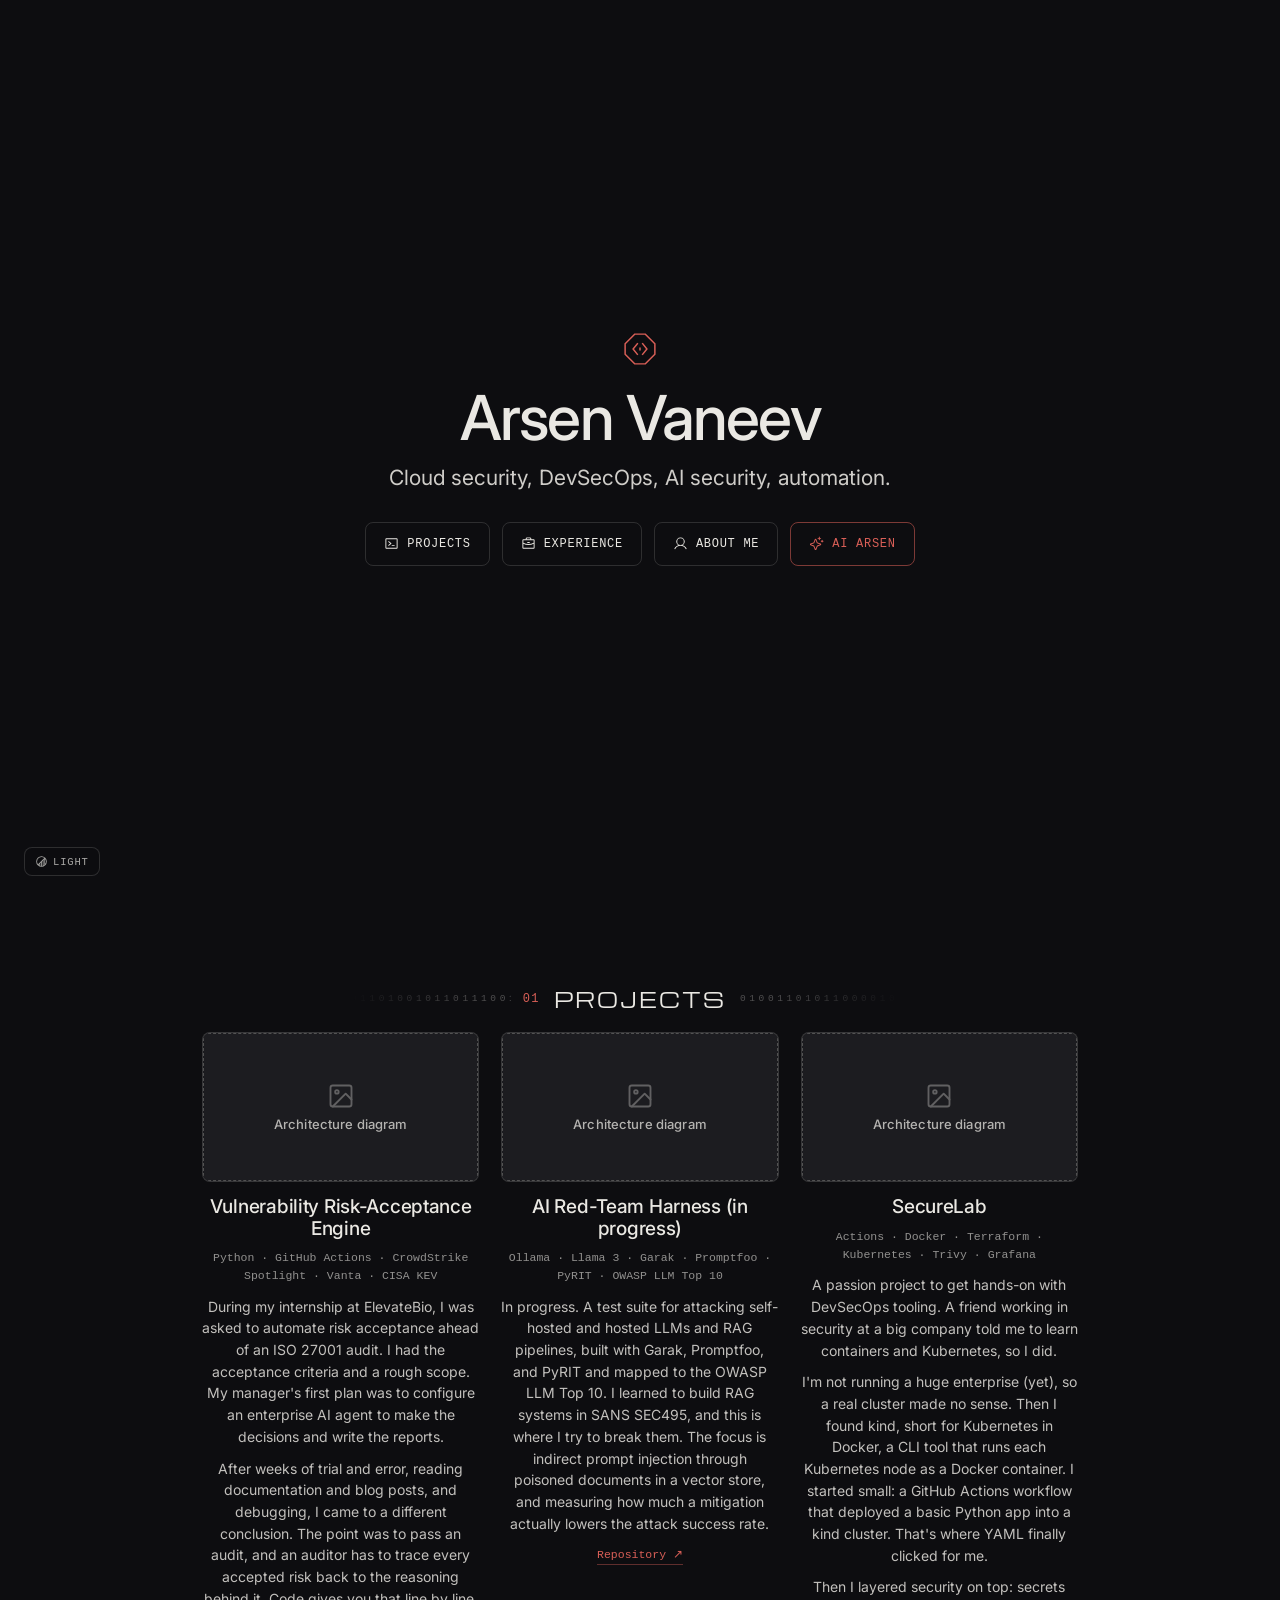
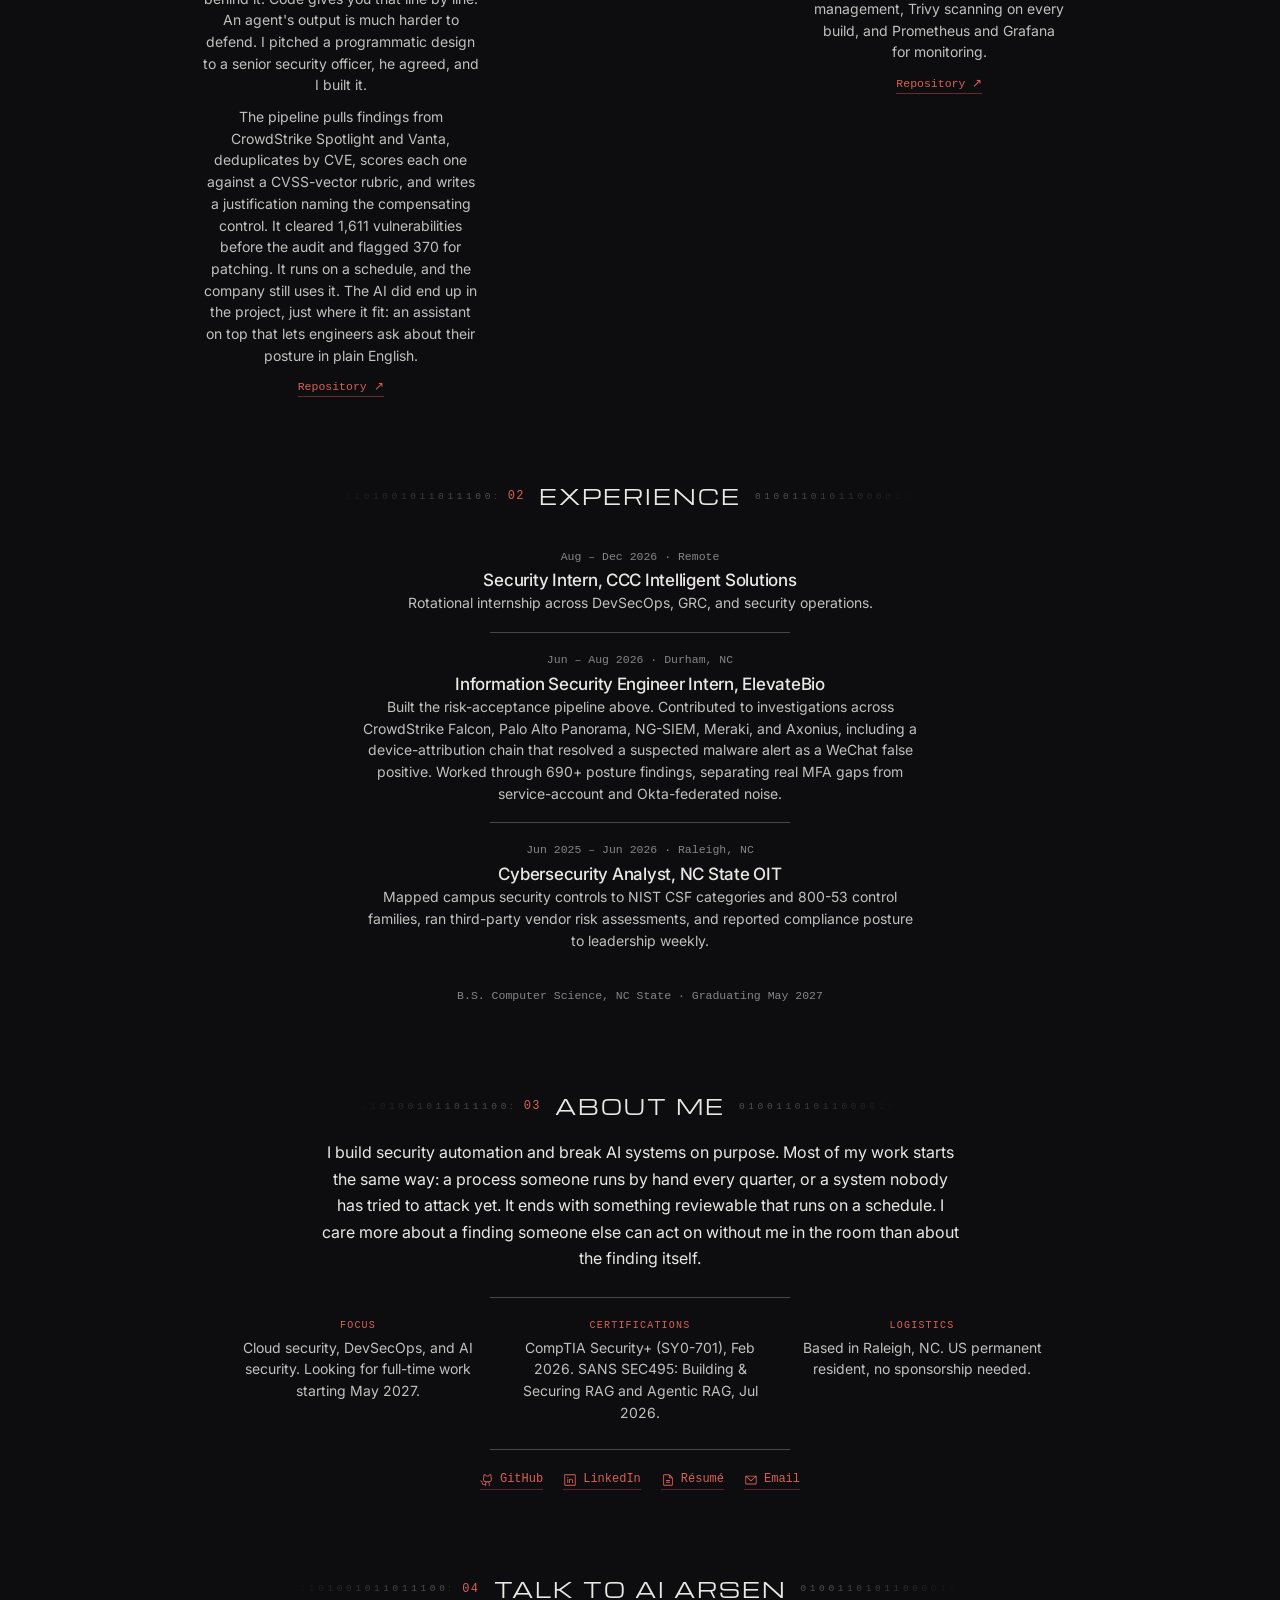
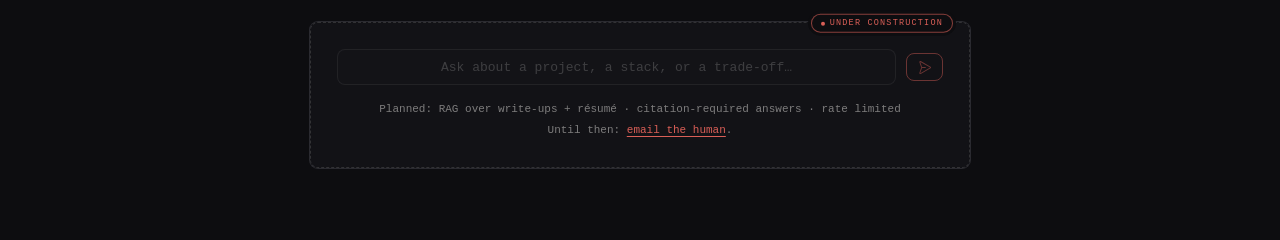
==== commit 7c9a99c6: "Rewrite project descriptions and remove em dashes Replace the Risk-Acceptance Engine, SecureLab, and" ====
--- a/index.html
+++ b/index.html
@@ -3,10 +3,10 @@
 <head>
 <meta charset="utf-8">
 <meta name="viewport" content="width=device-width, initial-scale=1">
-<title>Arsen Vaneev — Cloud Security &amp; DevSecOps</title>
+<title>Arsen Vaneev | Cloud Security &amp; DevSecOps</title>
 <meta name="description" content="Cybersecurity senior at NC State working on cloud security, DevSecOps, and AI security. Graduating May 2027.">
 
-<meta property="og:title" content="Arsen Vaneev — Cloud Security &amp; DevSecOps">
+<meta property="og:title" content="Arsen Vaneev | Cloud Security &amp; DevSecOps">
 <meta property="og:description" content="Cybersecurity senior at NC State working on cloud security, DevSecOps, and AI security. Graduating May 2027.">
 <meta property="og:type" content="website">
 <meta property="og:url" content="https://arsenvaneev.com">
@@ -96,8 +96,10 @@
             </div>
           </div>
           <h3>Vulnerability Risk-Acceptance Engine</h3>
-          <p class="stack">Python · GitHub Actions · CrowdStrike Spotlight · Vanta · CISA KEV · Amazon Quick</p>
-          <p>Pulls findings from two scanners over OAuth, deduplicates across both, and scores each CVE against a CVSS-vector rubric before writing a risk-acceptance justification that names the specific compensating control. Risk-accepted 1,611 vulnerabilities ahead of an ISO 27001 audit and flagged a further 370 CVEs for immediate remediation. Extended into an agentic assistant on Amazon Quick, so engineers can query live posture — severity, exploitability, SLA status — in natural language instead of calling the APIs by hand.</p>
+          <p class="stack">Python · GitHub Actions · CrowdStrike Spotlight · Vanta · CISA KEV</p>
+          <p>During my internship at ElevateBio, I was asked to automate risk acceptance ahead of an ISO 27001 audit. I had the acceptance criteria and a rough scope. My manager's first plan was to configure an enterprise AI agent to make the decisions and write the reports.</p>
+          <p>After weeks of trial and error, reading documentation and blog posts, and debugging, I came to a different conclusion. The point was to pass an audit, and an auditor has to trace every accepted risk back to the reasoning behind it. Code gives you that line by line. An agent's output is much harder to defend. I pitched a programmatic design to a senior security officer, he agreed, and I built it.</p>
+          <p>The pipeline pulls findings from CrowdStrike Spotlight and Vanta, deduplicates by CVE, scores each one against a CVSS-vector rubric, and writes a justification naming the compensating control. It cleared 1,611 vulnerabilities before the audit and flagged 370 for patching. It runs on a schedule, and the company still uses it. The AI did end up in the project, just where it fit: an assistant on top that lets engineers ask about their posture in plain English.</p>
           <div class="project-links">
             <a href="https://github.com/Arsen-V/Automated_Vulnerability_Risk_Acceptance_Engine" target="_blank" rel="noopener">Repository ↗</a>
           </div>
@@ -110,9 +112,9 @@
               Architecture diagram
             </div>
           </div>
-          <h3>AI Red-Team Harness</h3>
+          <h3>AI Red-Team Harness (in progress)</h3>
           <p class="stack">Ollama · Llama 3 · Garak · Promptfoo · PyRIT · OWASP LLM Top 10</p>
-          <p>Reproducible adversarial testing for self-hosted and hosted LLMs and RAG pipelines, mapped to the OWASP LLM Top 10. Measures a success rate per technique rather than pass/fail, so mitigations can be compared — including an indirect prompt injection through a poisoned vector store and the fix that measurably cut its attack rate. In progress, expected Sep 2026.</p>
+          <p>In progress. A test suite for attacking self-hosted and hosted LLMs and RAG pipelines, built with Garak, Promptfoo, and PyRIT and mapped to the OWASP LLM Top 10. I learned to build RAG systems in SANS SEC495, and this is where I try to break them. The focus is indirect prompt injection through poisoned documents in a vector store, and measuring how much a mitigation actually lowers the attack success rate.</p>
           <div class="project-links">
             <a href="https://github.com/Arsen-V/AI_Red_Team_Harness" target="_blank" rel="noopener">Repository ↗</a>
           </div>
@@ -127,7 +129,9 @@
           </div>
           <h3>SecureLab</h3>
           <p class="stack">Actions · Docker · Terraform · Kubernetes · Trivy · Grafana</p>
-          <p>A CI/CD pipeline built to be attacked and then hardened: Trivy image and filesystem scanning gating every build, Terraform-declared infrastructure with drift detection against live state, and Prometheus and Grafana wired end to end over a kind cluster.</p>
+          <p>A passion project to get hands-on with DevSecOps tooling. A friend working in security at a big company told me to learn containers and Kubernetes, so I did.</p>
+          <p>I'm not running a huge enterprise (yet), so a real cluster made no sense. Then I found kind, short for Kubernetes in Docker, a CLI tool that runs each Kubernetes node as a Docker container. I started small: a GitHub Actions workflow that deployed a basic Python app into a kind cluster. That's where YAML finally clicked for me.</p>
+          <p>Then I layered security on top: secrets management, Trivy scanning on every build, and Prometheus and Grafana for monitoring.</p>
           <div class="project-links">
             <a href="https://github.com/Arsen-V/SecureLab" target="_blank" rel="noopener">Repository ↗</a>
           </div>
@@ -149,8 +153,8 @@
       <div class="roles">
 
         <div class="role">
-          <p class="meta">Aug – Dec 2026 · Chicago, IL (Remote)</p>
-          <h3>Security Intern — CCC Intelligent Solutions</h3>
+          <p class="meta">Aug – Dec 2026 · Remote</p>
+          <h3>Security Intern, CCC Intelligent Solutions</h3>
           <p>Rotational internship across DevSecOps, GRC, and security operations.</p>
         </div>
 
@@ -158,28 +162,20 @@
 
         <div class="role">
           <p class="meta">Jun – Aug 2026 · Durham, NC</p>
-          <h3>Information Security Engineer Intern — ElevateBio</h3>
-          <p>Built the risk-acceptance pipeline above. Contributed to investigations across CrowdStrike Falcon, Palo Alto Panorama, NG-SIEM, Meraki, and Axonius, including a device-attribution chain that resolved a suspected malware alert as a WeChat false positive. Worked through 690+ Obsidian posture-management findings, separating real MFA gaps from service-account and Okta-federated noise.</p>
+          <h3>Information Security Engineer Intern, ElevateBio</h3>
+          <p>Built the risk-acceptance pipeline above. Contributed to investigations across CrowdStrike Falcon, Palo Alto Panorama, NG-SIEM, Meraki, and Axonius, including a device-attribution chain that resolved a suspected malware alert as a WeChat false positive. Worked through 690+ posture findings, separating real MFA gaps from service-account and Okta-federated noise.</p>
         </div>
 
         <hr class="subrule">
 
         <div class="role">
           <p class="meta">Jun 2025 – Jun 2026 · Raleigh, NC</p>
-          <h3>Cybersecurity Analyst — NC State OIT</h3>
-          <p>Mapped campus security controls to NIST CSF categories and 800-53 control families, ran third-party vendor risk assessments against NIST requirements, and reported compliance posture, risks, and timelines to leadership weekly.</p>
-        </div>
-
-        <hr class="subrule">
-
-        <div class="role">
-          <p class="meta">Aug 2024 – Jun 2025 · Raleigh, NC</p>
-          <h3>IT Support Technician — Wilson College of Textiles</h3>
-          <p>Installed and troubleshot specialized software applications, resolving 95%+ of issues on the first attempt. Implemented industry-standard security protocols to safeguard confidential data, keeping end users in full compliance with institutional policy.</p>
-        </div>
-
-      </div>
-      <p class="footnote">B.S. Computer Science, Cybersecurity concentration — NC State · Graduating May 2027<br>GPA 3.8 · Dean's List ×6</p>
+          <h3>Cybersecurity Analyst, NC State OIT</h3>
+          <p>Mapped campus security controls to NIST CSF categories and 800-53 control families, ran third-party vendor risk assessments, and reported compliance posture to leadership weekly.</p>
+        </div>
+
+      </div>
+      <p class="footnote">B.S. Computer Science, NC State · Graduating May 2027</p>
     </section>
 
     <section id="person">
@@ -192,7 +188,7 @@
         <span class="bin bin-r" aria-hidden="true">0100110101100001011001</span>
       </div>
 
-      <p class="about-lede">I build security automation and break AI systems on purpose. Most of my work starts the same way — a process someone runs by hand every quarter, or a system nobody has tried to attack yet — and ends with something reviewable that runs on a schedule. I care more about a finding someone else can act on without me in the room than about the finding itself.</p>
+      <p class="about-lede">I build security automation and break AI systems on purpose. Most of my work starts the same way: a process someone runs by hand every quarter, or a system nobody has tried to attack yet. It ends with something reviewable that runs on a schedule. I care more about a finding someone else can act on without me in the room than about the finding itself.</p>
 
       <hr class="subrule">
 
@@ -203,35 +199,11 @@
         </div>
         <div>
           <h3>Certifications</h3>
-          <p>CompTIA Security+ (SY0-701), Feb 2026. SANS SEC495 — Building &amp; Securing RAG and Agentic RAG, Jul 2026.</p>
+          <p>CompTIA Security+ (SY0-701), Feb 2026. SANS SEC495: Building &amp; Securing RAG and Agentic RAG, Jul 2026.</p>
         </div>
         <div>
           <h3>Logistics</h3>
-          <p>Based in Raleigh, NC. US permanent resident — no sponsorship needed.</p>
-        </div>
-        <div>
-          <h3>Security</h3>
-          <p>Vulnerability management, SIEM/EDR (CrowdStrike Falcon, NG-SIEM), cloud posture management (Obsidian), CASB/DLP (Netskope), network security (Palo Alto/Panorama, firewalls, subnetting/CIDR), phishing analysis (Abnormal, KnowBe4), asset intelligence (Axonius), secure network design, pentesting, common web attack vectors (XSS, SQLi, CSRF).</p>
-        </div>
-        <div>
-          <h3>GRC</h3>
-          <p>Vanta, NIST CSF, NIST 800-53, ISO 27001, risk assessment, security control mapping.</p>
-        </div>
-        <div>
-          <h3>AI/ML security</h3>
-          <p>RAG, contextual and agentic RAG, AI agent design, vector databases, self-hosted LLMs (Ollama), prompt-injection defense, LLM information-disclosure controls, tokenization and embeddings, hallucination reduction.</p>
-        </div>
-        <div>
-          <h3>Tools &amp; platforms</h3>
-          <p>Docker, Kubernetes, Terraform, GitHub Actions, Trivy, Prometheus, Grafana, Active Directory, Linux, Amazon Quick, Okta, Meraki, Ghidra, Snappass, Snyk, ZAP, TruffleHog, MySQL.</p>
-        </div>
-        <div>
-          <h3>Code</h3>
-          <p>Python, SQL, C, Java, Bash, ARM Assembly.</p>
-        </div>
-        <div>
-          <h3>Languages</h3>
-          <p>Russian (native), English (proficient), Ossetic (intermediate).</p>
+          <p>Based in Raleigh, NC. US permanent resident, no sponsorship needed.</p>
         </div>
       </div>
 
--- a/style.css
+++ b/style.css
@@ -1,5 +1,5 @@
 /* ==========================================================================
-   Arsen Vaneev — portfolio
+   Arsen Vaneev: portfolio
    Built from the Claude Design "Nocturne" handoff. Tokens below are the
    prototype's overrides of the Nocturne base; sizes/radii come from Nocturne.
    ========================================================================== */
@@ -42,7 +42,7 @@
   --shadow-sm: 0 0 0 1px #d6d3cc;
 }
 
-/* — base — */
+/* base */
 
 *, *::before, *::after { box-sizing: border-box; }
 
@@ -94,7 +94,7 @@
   text-align: center;
 }
 
-/* — theme toggle (fixed) — */
+/* theme toggle (fixed) */
 
 .theme-toggle {
   position: fixed;
@@ -119,7 +119,7 @@
 .theme-toggle .icon { font-size: 13px; }
 .theme-toggle-label { display: none; }
 
-/* — section rail (fixed, docks in on scroll) — */
+/* section rail (fixed, docks in on scroll) */
 
 .rail {
   position: fixed;
@@ -173,7 +173,7 @@
   box-shadow: inset 0 0 0 100px color-mix(in srgb, var(--color-accent) 18%, transparent);
 }
 
-/* — hero — */
+/* hero */
 
 .hero {
   min-height: 100vh;
@@ -253,7 +253,7 @@
 .hero-nav a.accent:hover { background: color-mix(in srgb, var(--color-accent) 12%, transparent); }
 .hero-nav a .icon { font-size: 15px; }
 
-/* — sections — */
+/* sections */
 
 section[id] {
   padding-top: clamp(48px, 7vw, 88px);
@@ -320,7 +320,7 @@
   mask-image: linear-gradient(to left, transparent, #000 78%);
 }
 
-/* Short rule between sub-blocks — deliberately inside the section rules. */
+/* Short rule between sub-blocks: deliberately inside the section rules. */
 .subrule {
   height: 1px;
   width: min(46%, 300px);
@@ -330,7 +330,7 @@
 }
 .subrule-spaced { margin-top: 26px; }
 
-/* — projects — */
+/* projects */
 
 .projects {
   display: grid;
@@ -379,7 +379,7 @@
 }
 .project-links a:hover { border-bottom-color: var(--color-accent); }
 
-/* Architecture-diagram placeholder — awaiting a real export. */
+/* Architecture-diagram placeholder: awaiting a real export. */
 .diagram {
   width: 100%;
   border: 1px solid var(--color-divider);
@@ -415,7 +415,7 @@
   pointer-events: none;
 }
 
-/* — experience — */
+/* experience */
 
 .roles {
   display: flex;
@@ -452,7 +452,7 @@
   margin: 16px 0 0;
 }
 
-/* — about — */
+/* about */
 
 .about-lede {
   font-size: 16px;
@@ -602,7 +602,7 @@
   margin: 0;
 }
 
-/* — the name glitch — */
+/* the name glitch */
 
 @keyframes nameGlitch {
   0%, 3.1% { transform: none; text-shadow: none; clip-path: none; opacity: 1; }
@@ -638,7 +638,7 @@
    and a bottom bar on phones, where no gutter exists.
    ========================================================================== */
 
-/* Phones — rail becomes a bottom bar, toggle moves to the top to clear it. */
+/* Phones: rail becomes a bottom bar, toggle moves to the top to clear it. */
 @media (max-width: 699.98px) {
   .rail {
     flex-direction: row;
@@ -653,7 +653,7 @@
   .theme-toggle { top: 12px; bottom: auto; }
 }
 
-/* Tablet and up — rail docks into the left gutter, sliding in from the edge. */
+/* Tablet and up: rail docks into the left gutter, sliding in from the edge. */
 @media (min-width: 700px) {
   .rail {
     flex-direction: column;
@@ -673,7 +673,7 @@
   main { padding-inline: 62px; }
 }
 
-/* Wide — real gutters, so labels return on both the rail and the toggle. */
+/* Wide: real gutters, so labels return on both the rail and the toggle. */
 @media (min-width: 1220px) {
   .rail { left: clamp(12px, 2.5vw, 26px); }
   .rail-label { display: inline; }
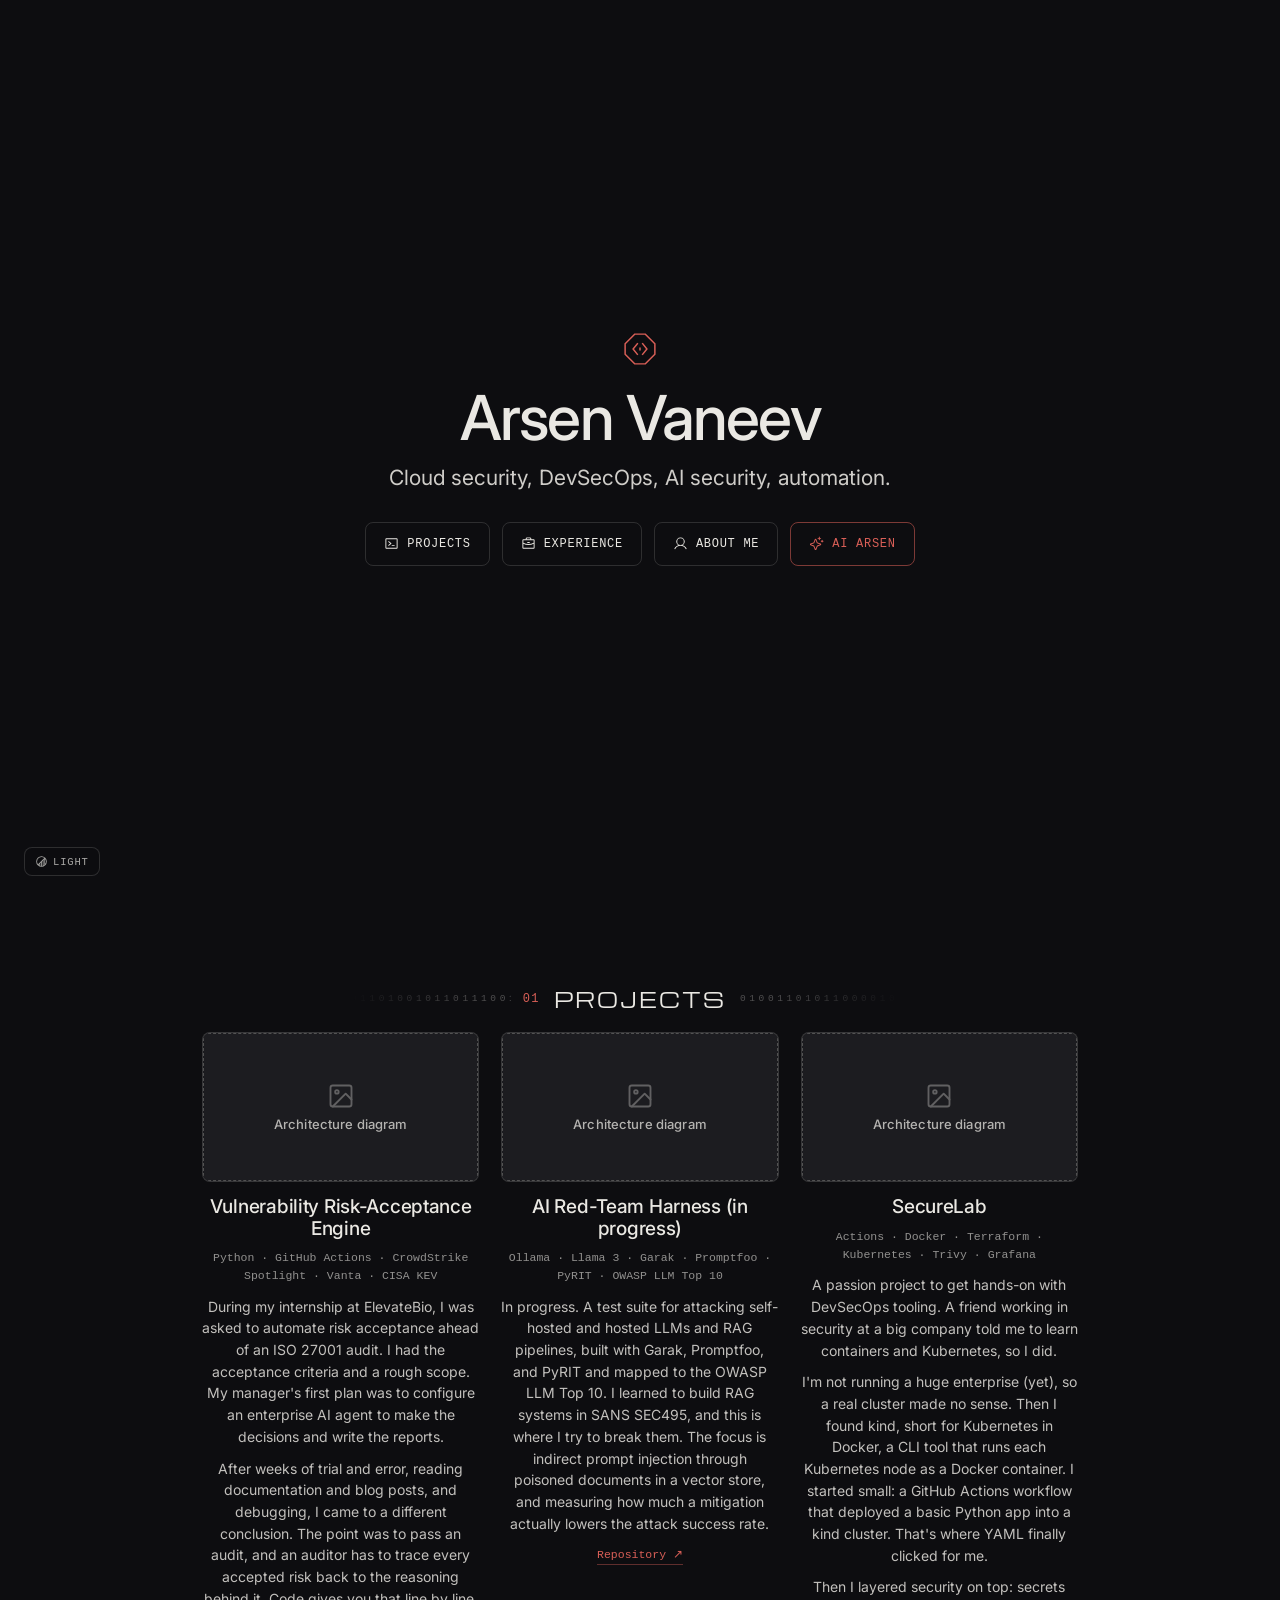
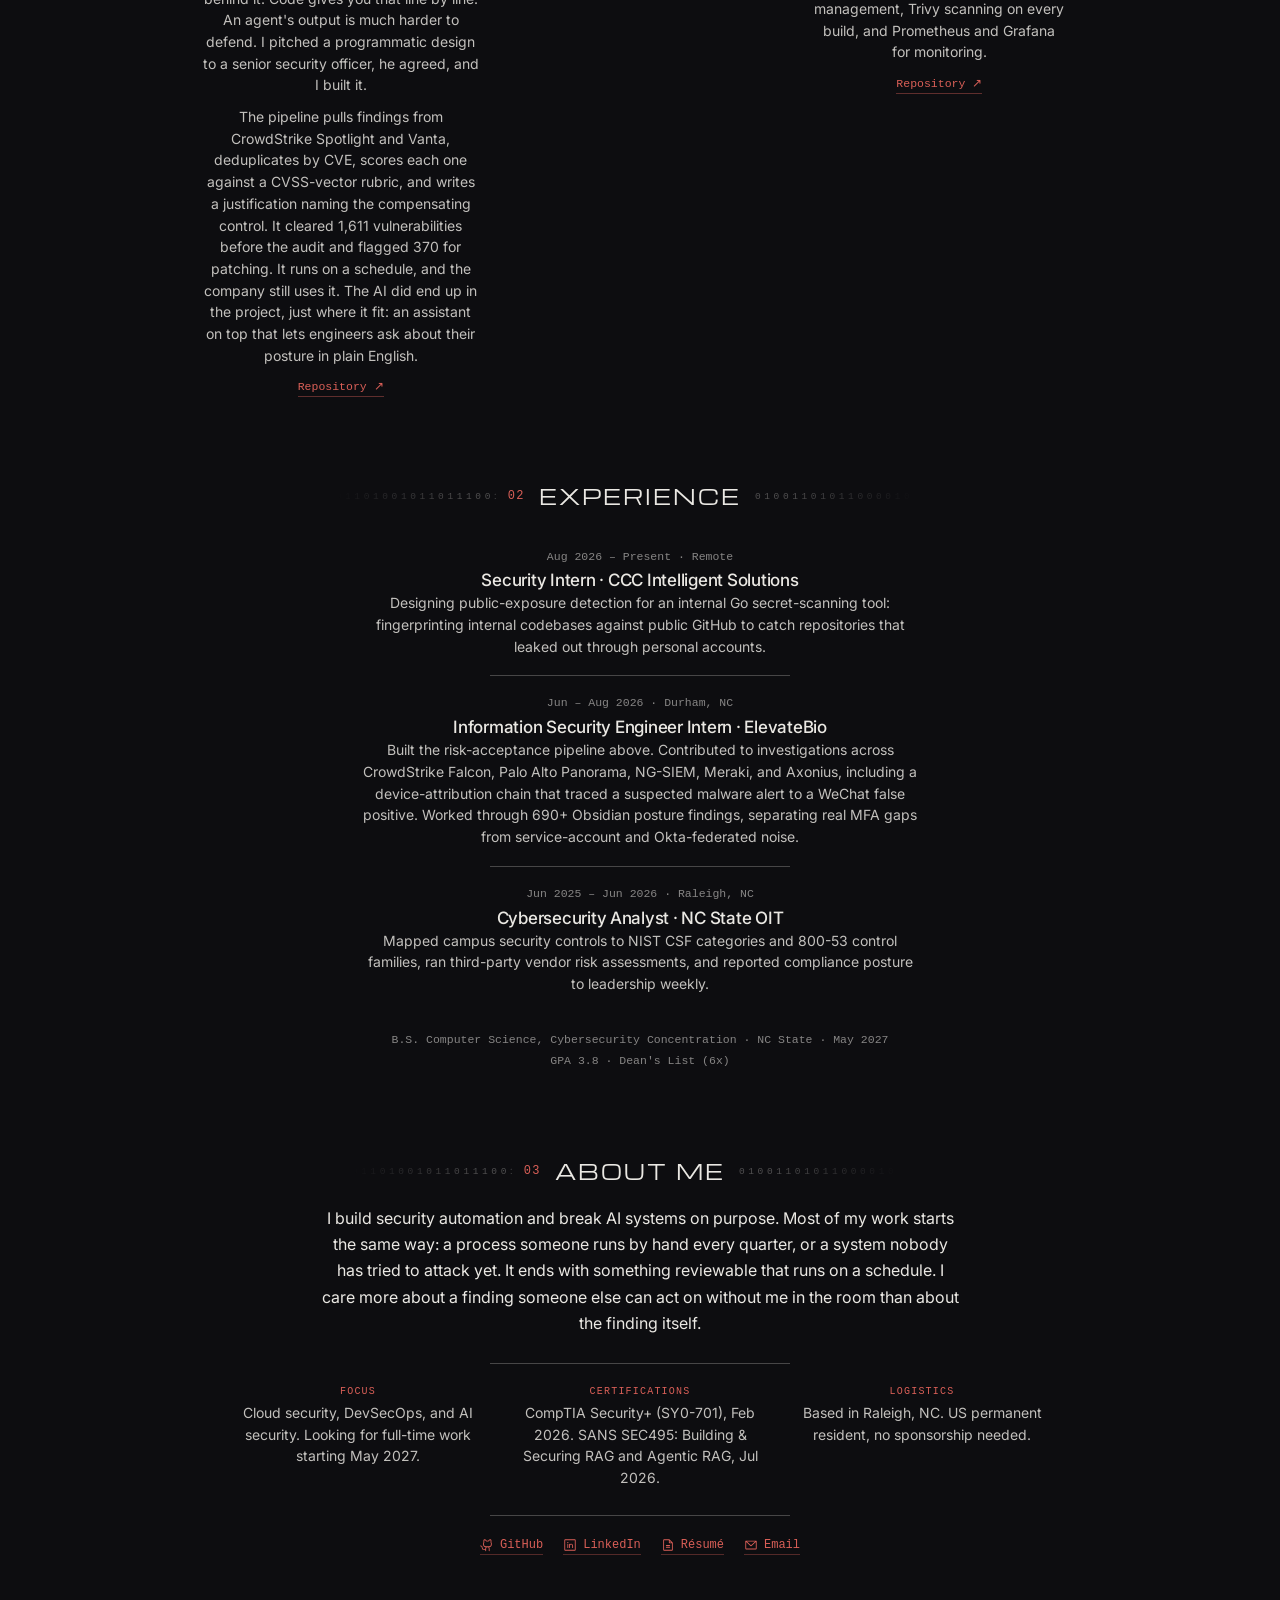
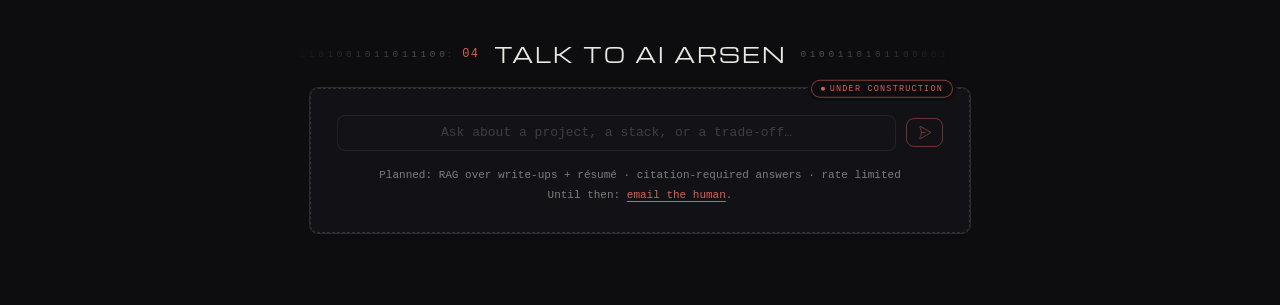
==== commit b7f31905: "Update experience entries and education footnote Refresh the CCC entry with current dates and the se" ====
--- a/index.html
+++ b/index.html
@@ -153,29 +153,29 @@
       <div class="roles">
 
         <div class="role">
-          <p class="meta">Aug – Dec 2026 · Remote</p>
-          <h3>Security Intern, CCC Intelligent Solutions</h3>
-          <p>Rotational internship across DevSecOps, GRC, and security operations.</p>
+          <p class="meta">Aug 2026 – Present · Remote</p>
+          <h3>Security Intern · CCC Intelligent Solutions</h3>
+          <p>Designing public-exposure detection for an internal Go secret-scanning tool: fingerprinting internal codebases against public GitHub to catch repositories that leaked out through personal accounts.</p>
         </div>
 
         <hr class="subrule">
 
         <div class="role">
           <p class="meta">Jun – Aug 2026 · Durham, NC</p>
-          <h3>Information Security Engineer Intern, ElevateBio</h3>
-          <p>Built the risk-acceptance pipeline above. Contributed to investigations across CrowdStrike Falcon, Palo Alto Panorama, NG-SIEM, Meraki, and Axonius, including a device-attribution chain that resolved a suspected malware alert as a WeChat false positive. Worked through 690+ posture findings, separating real MFA gaps from service-account and Okta-federated noise.</p>
+          <h3>Information Security Engineer Intern · ElevateBio</h3>
+          <p>Built the risk-acceptance pipeline above. Contributed to investigations across CrowdStrike Falcon, Palo Alto Panorama, NG-SIEM, Meraki, and Axonius, including a device-attribution chain that traced a suspected malware alert to a WeChat false positive. Worked through 690+ Obsidian posture findings, separating real MFA gaps from service-account and Okta-federated noise.</p>
         </div>
 
         <hr class="subrule">
 
         <div class="role">
           <p class="meta">Jun 2025 – Jun 2026 · Raleigh, NC</p>
-          <h3>Cybersecurity Analyst, NC State OIT</h3>
+          <h3>Cybersecurity Analyst · NC State OIT</h3>
           <p>Mapped campus security controls to NIST CSF categories and 800-53 control families, ran third-party vendor risk assessments, and reported compliance posture to leadership weekly.</p>
         </div>
 
       </div>
-      <p class="footnote">B.S. Computer Science, NC State · Graduating May 2027</p>
+      <p class="footnote">B.S. Computer Science, Cybersecurity Concentration · NC State · May 2027<br>GPA 3.8 · Dean's List (6x)</p>
     </section>
 
     <section id="person">
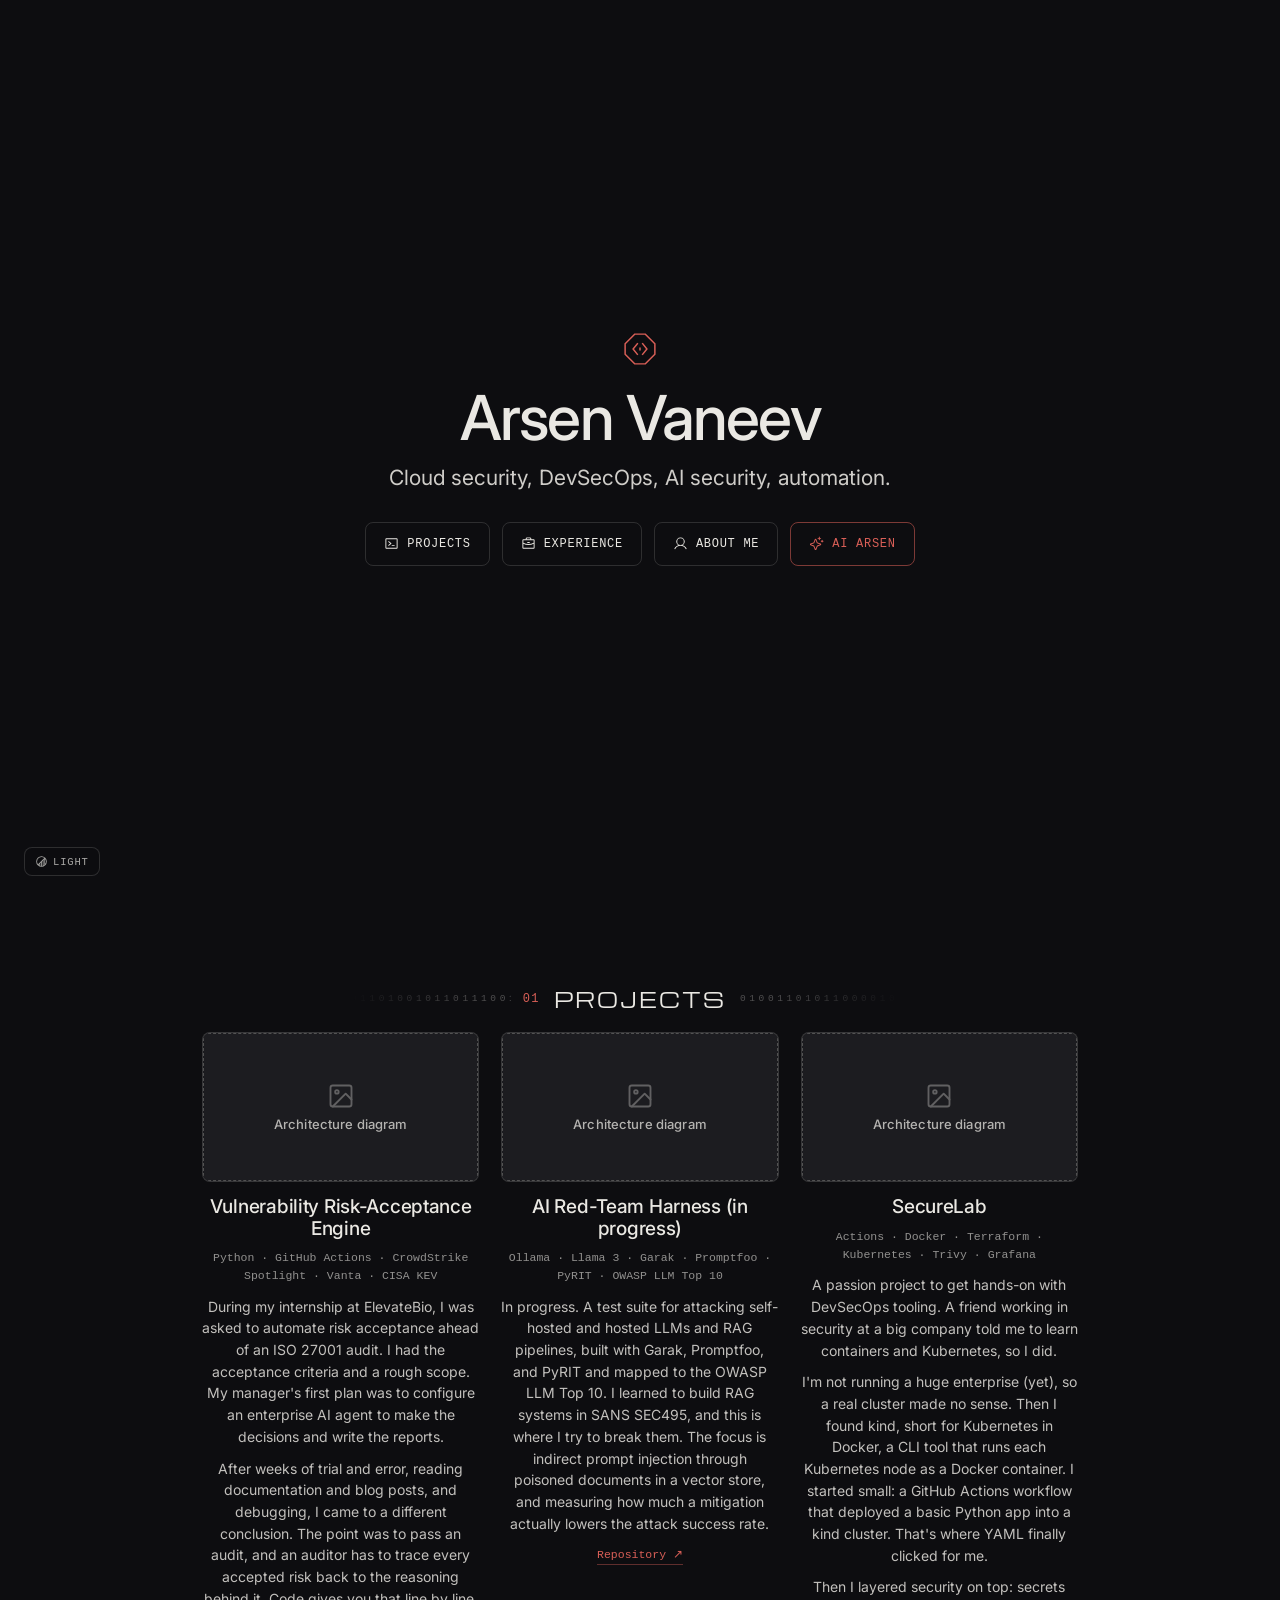
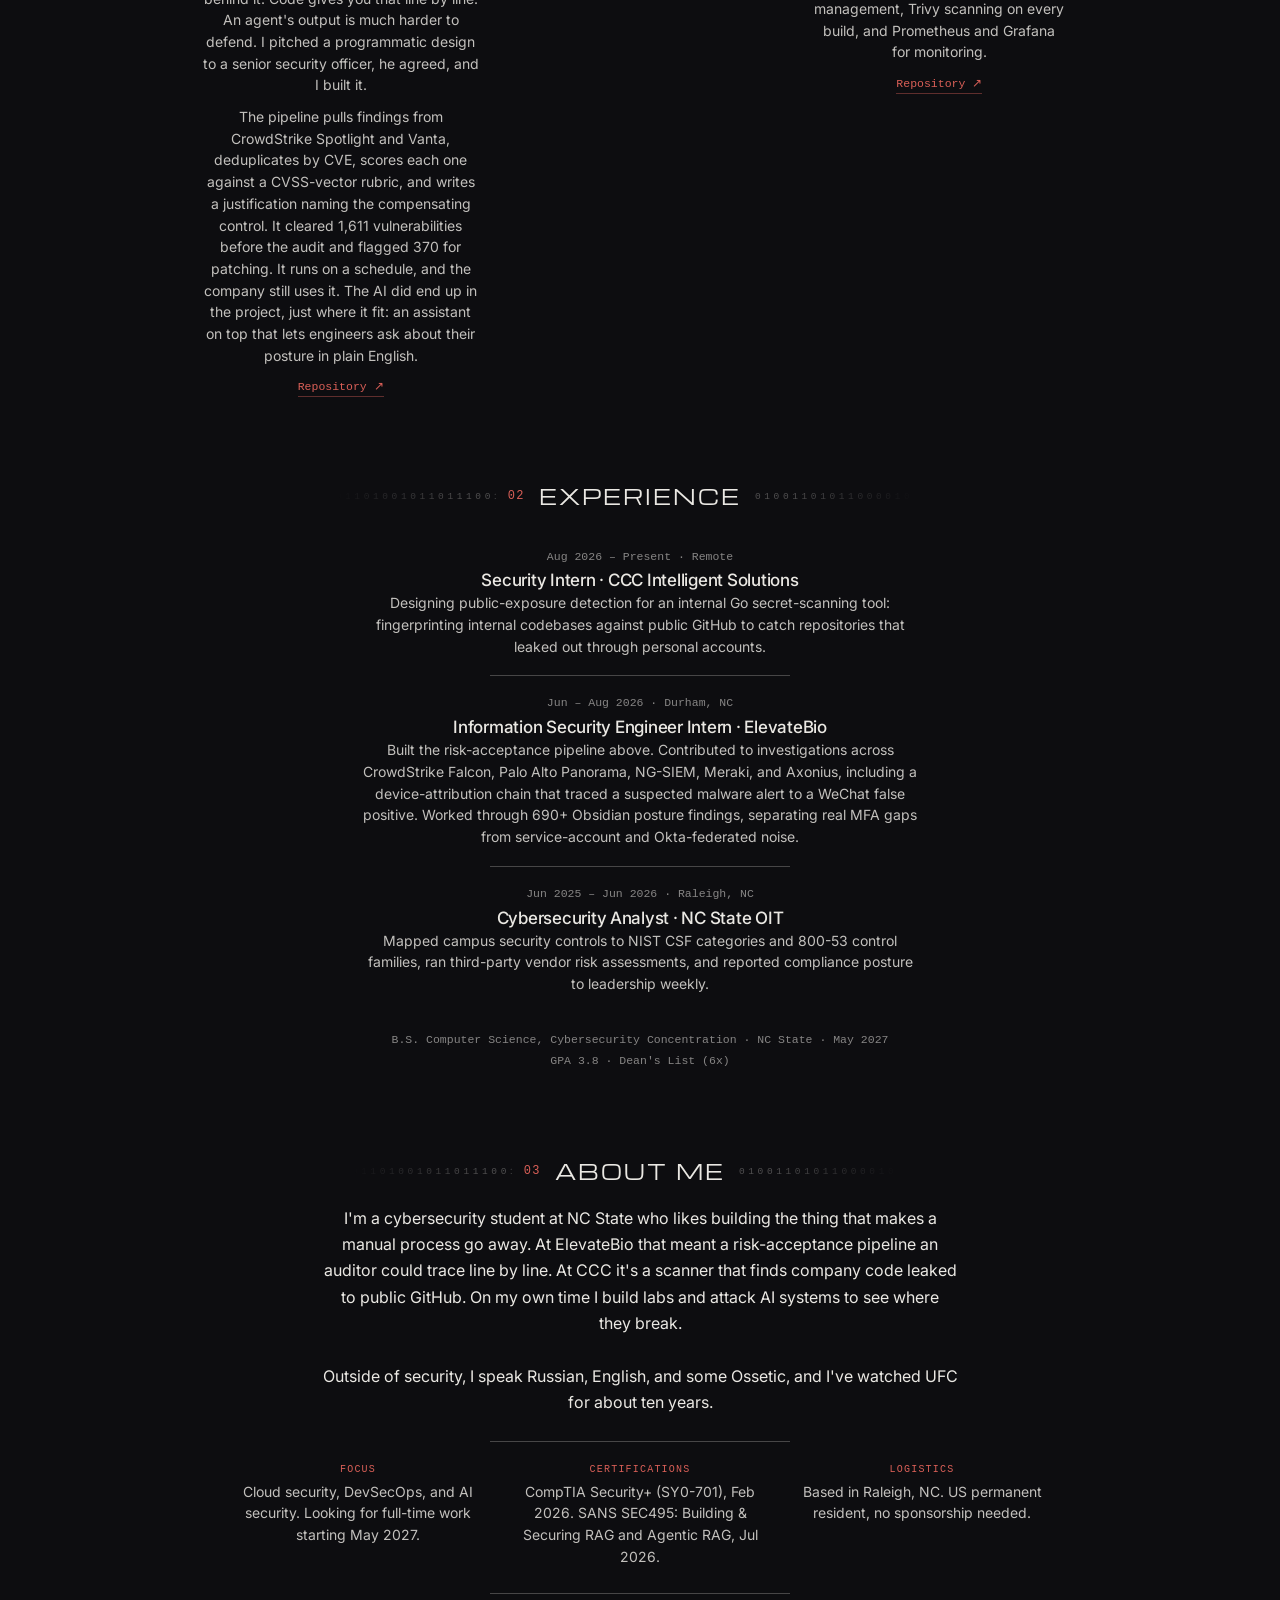
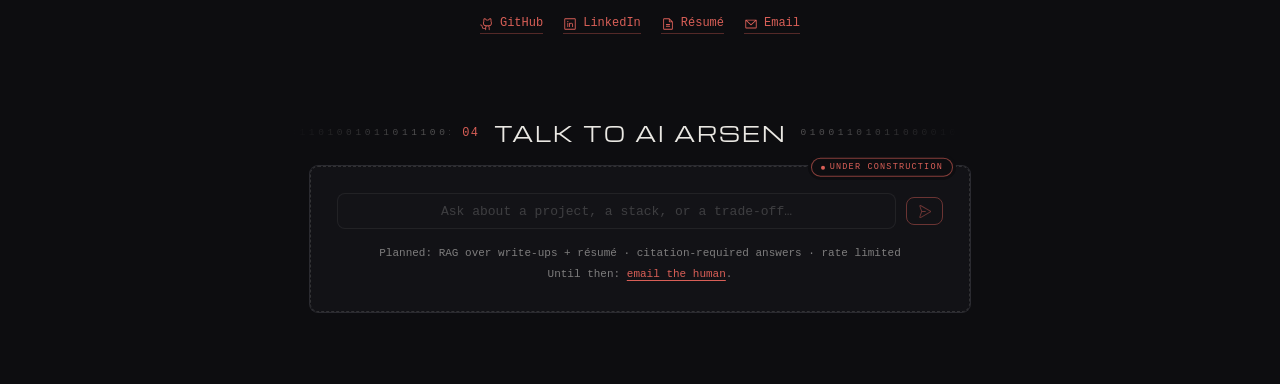
==== commit e420597b: "Rewrite About me intro in first-person voice Co-Authored-By: Claude Opus 5.5 <noreply@anthropic.com>" ====
--- a/index.html
+++ b/index.html
@@ -188,7 +188,8 @@
         <span class="bin bin-r" aria-hidden="true">0100110101100001011001</span>
       </div>
 
-      <p class="about-lede">I build security automation and break AI systems on purpose. Most of my work starts the same way: a process someone runs by hand every quarter, or a system nobody has tried to attack yet. It ends with something reviewable that runs on a schedule. I care more about a finding someone else can act on without me in the room than about the finding itself.</p>
+      <p class="about-lede">I'm a cybersecurity student at NC State who likes building the thing that makes a manual process go away. At ElevateBio that meant a risk-acceptance pipeline an auditor could trace line by line. At CCC it's a scanner that finds company code leaked to public GitHub. On my own time I build labs and attack AI systems to see where they break.</p>
+      <p class="about-lede">Outside of security, I speak Russian, English, and some Ossetic, and I've watched UFC for about ten years.</p>
 
       <hr class="subrule">
 
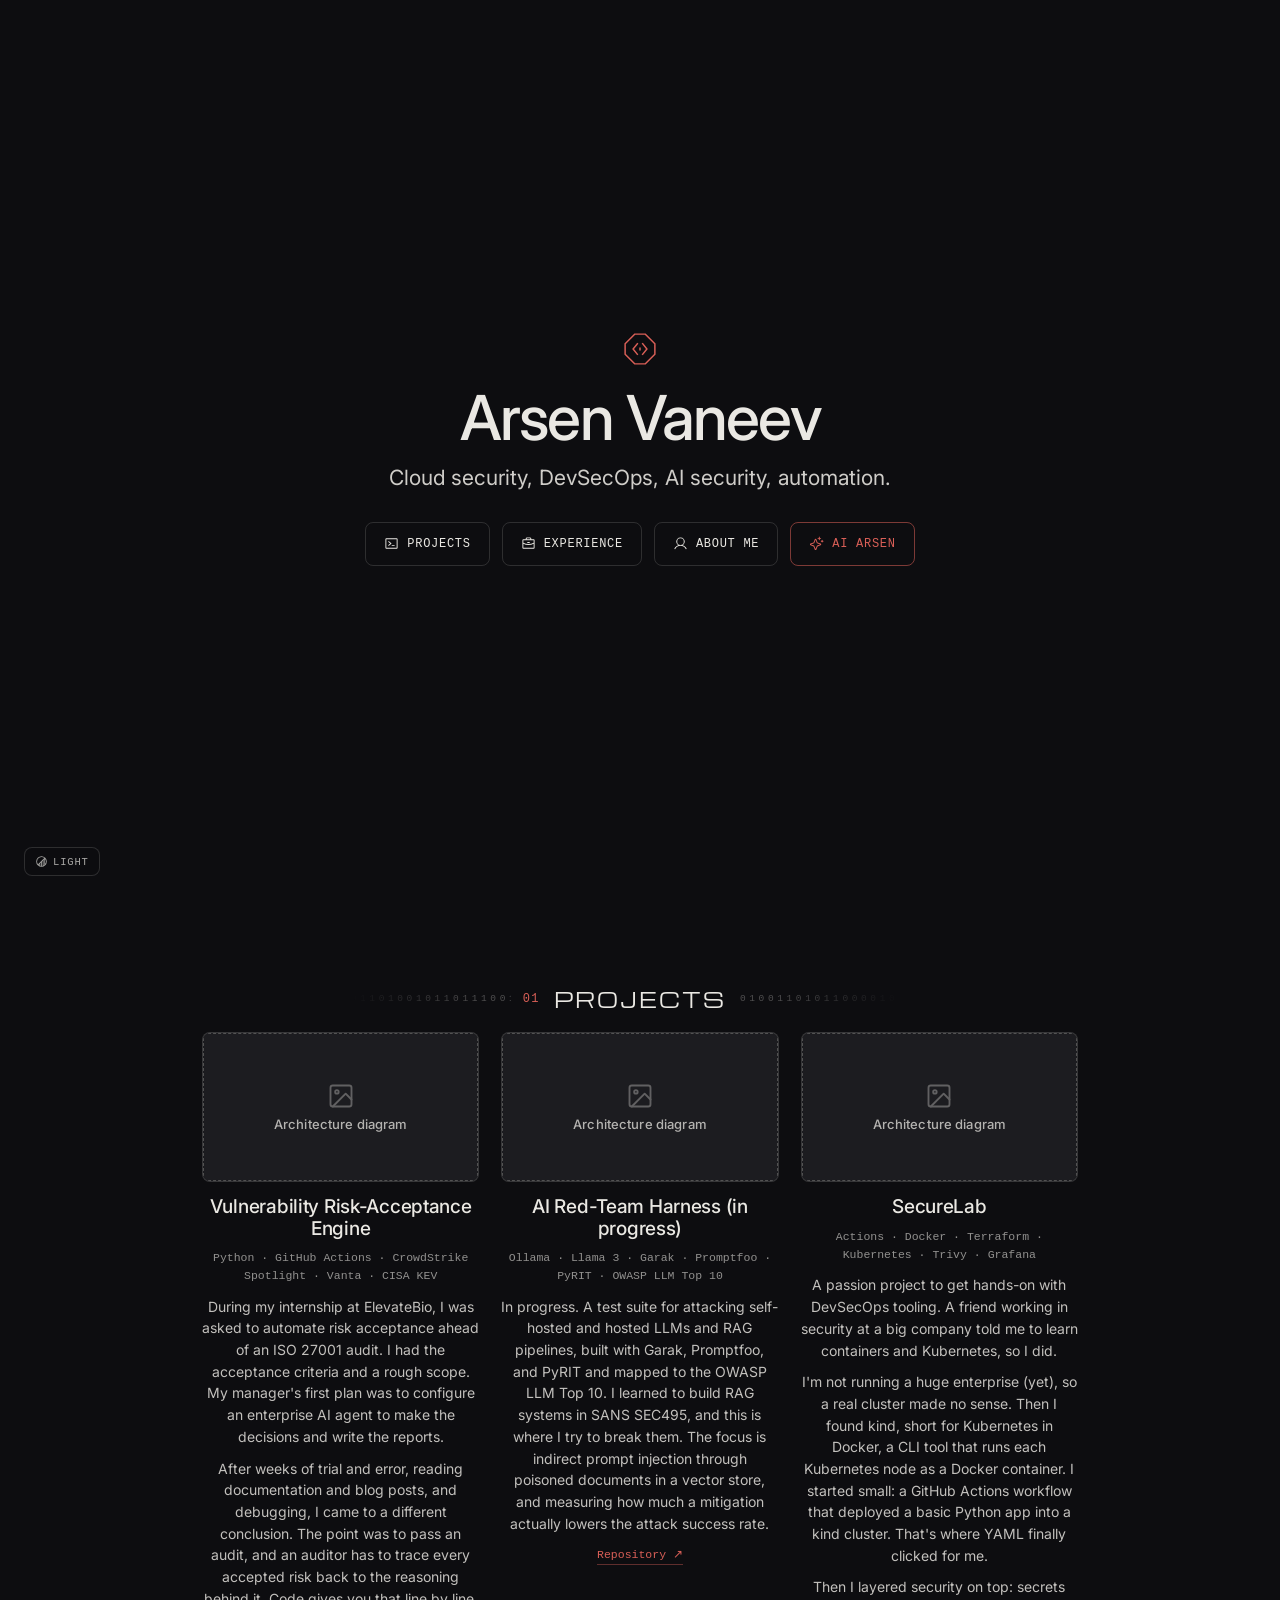
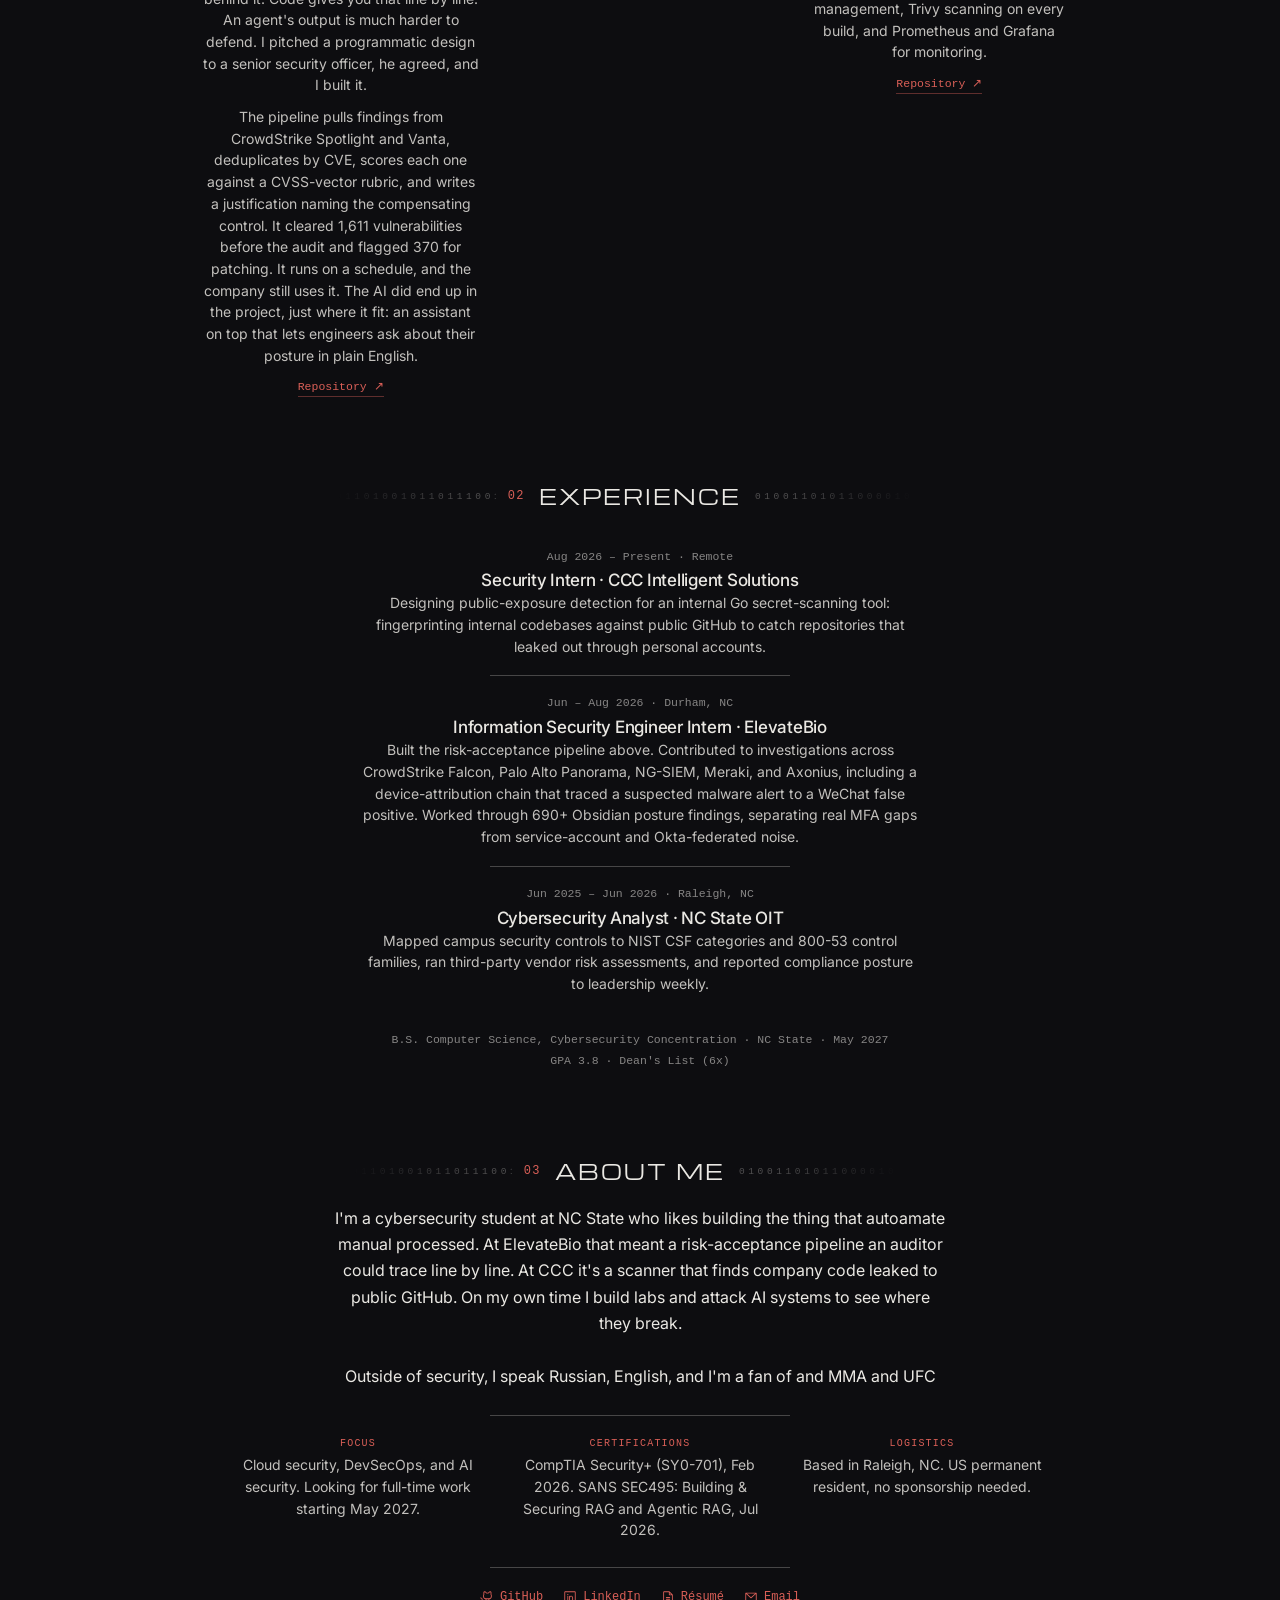
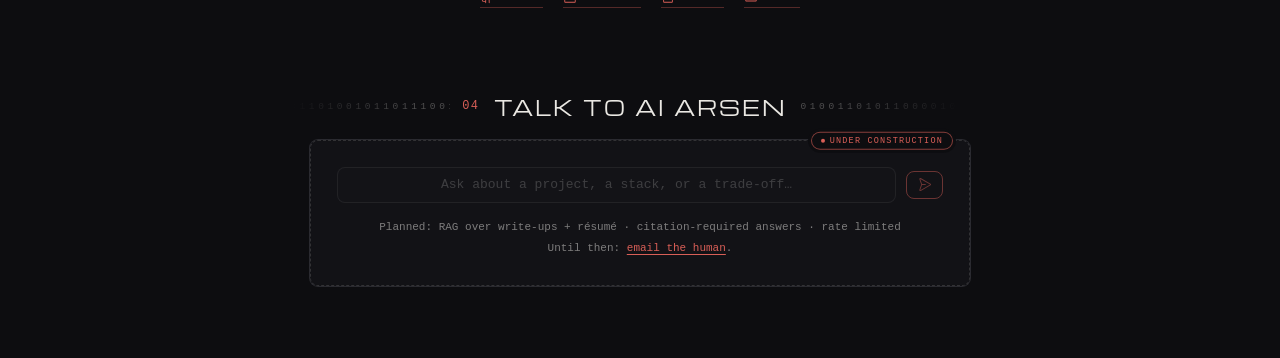
==== commit 8e7dbb75: "Fix typos in the about section of index.html Corrected typos and improved phrasing in the about sect" ====
--- a/index.html
+++ b/index.html
@@ -188,8 +188,8 @@
         <span class="bin bin-r" aria-hidden="true">0100110101100001011001</span>
       </div>
 
-      <p class="about-lede">I'm a cybersecurity student at NC State who likes building the thing that makes a manual process go away. At ElevateBio that meant a risk-acceptance pipeline an auditor could trace line by line. At CCC it's a scanner that finds company code leaked to public GitHub. On my own time I build labs and attack AI systems to see where they break.</p>
-      <p class="about-lede">Outside of security, I speak Russian, English, and some Ossetic, and I've watched UFC for about ten years.</p>
+      <p class="about-lede">I'm a cybersecurity student at NC State who likes building the thing that autoamate manual processed. At ElevateBio that meant a risk-acceptance pipeline an auditor could trace line by line. At CCC it's a scanner that finds company code leaked to public GitHub. On my own time I build labs and attack AI systems to see where they break.</p>
+      <p class="about-lede">Outside of security, I speak Russian, English, and I'm a fan of and MMA and UFC</p>
 
       <hr class="subrule">
 
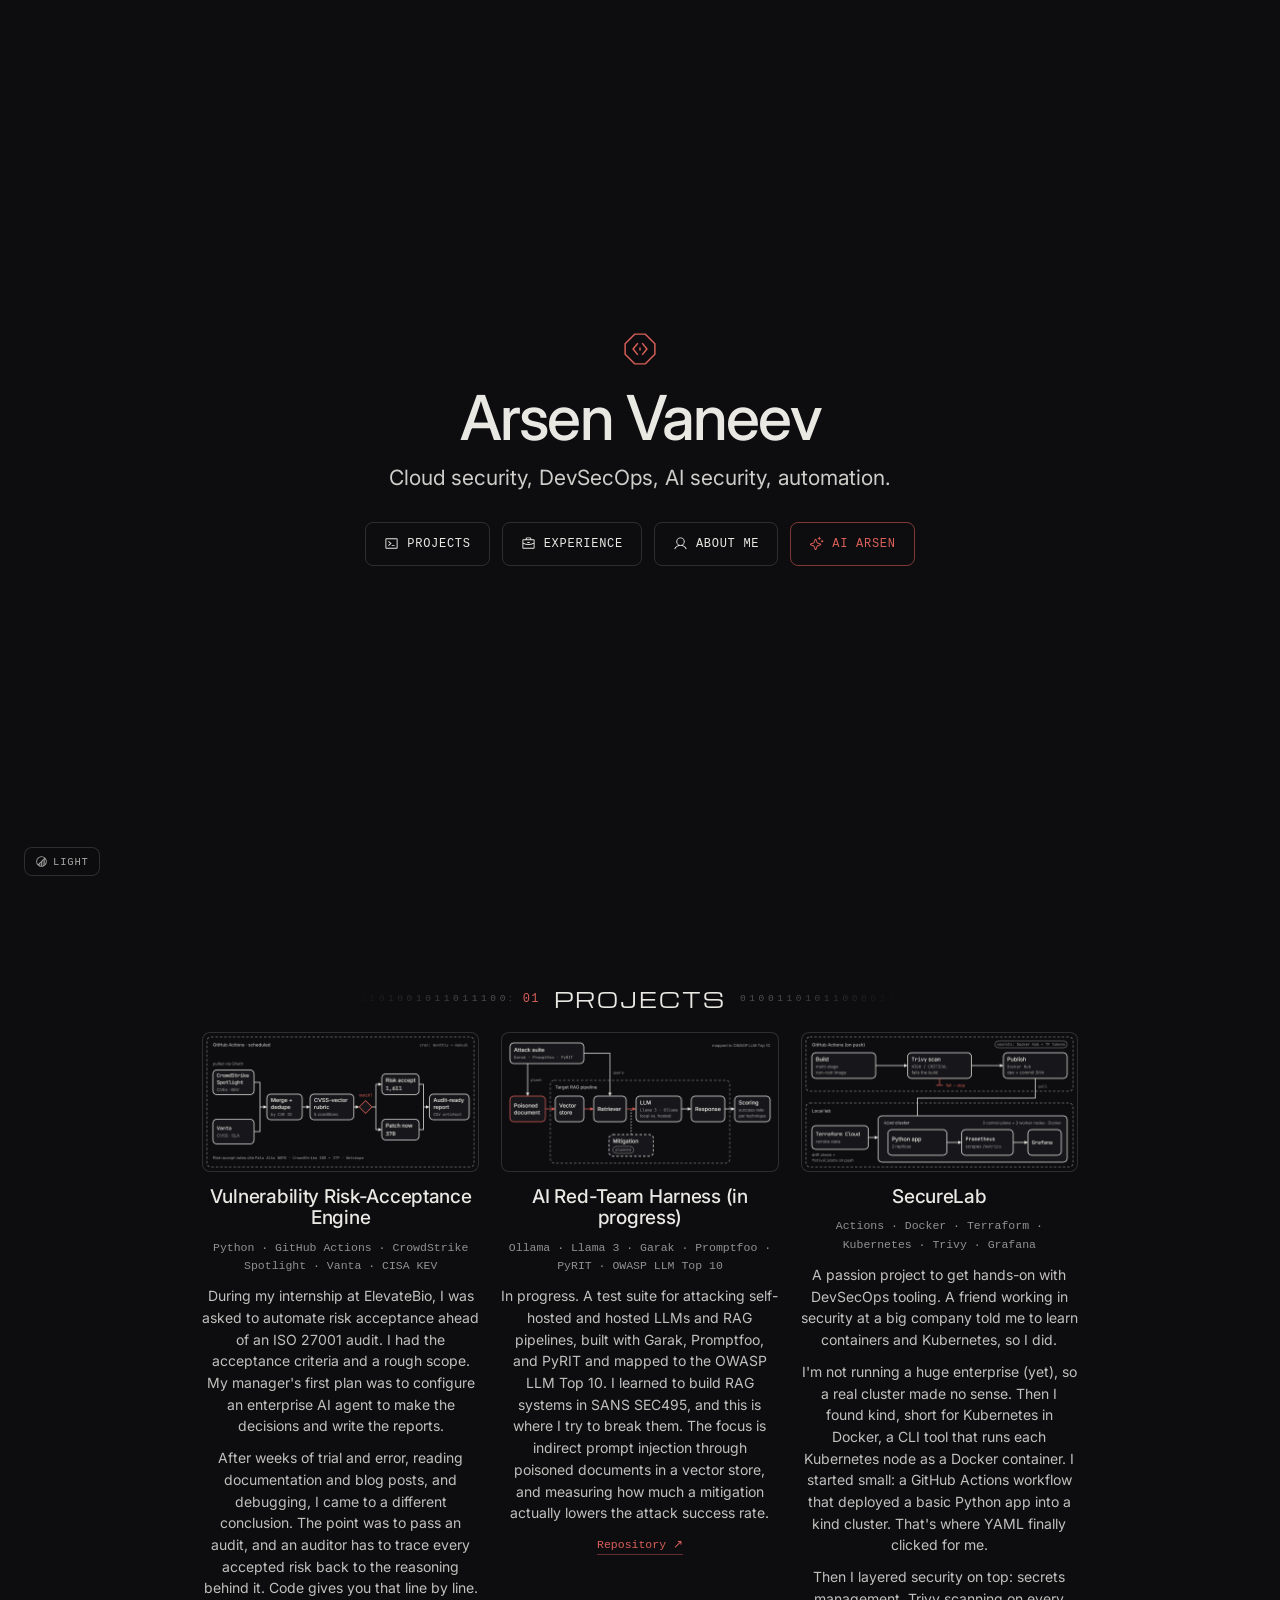
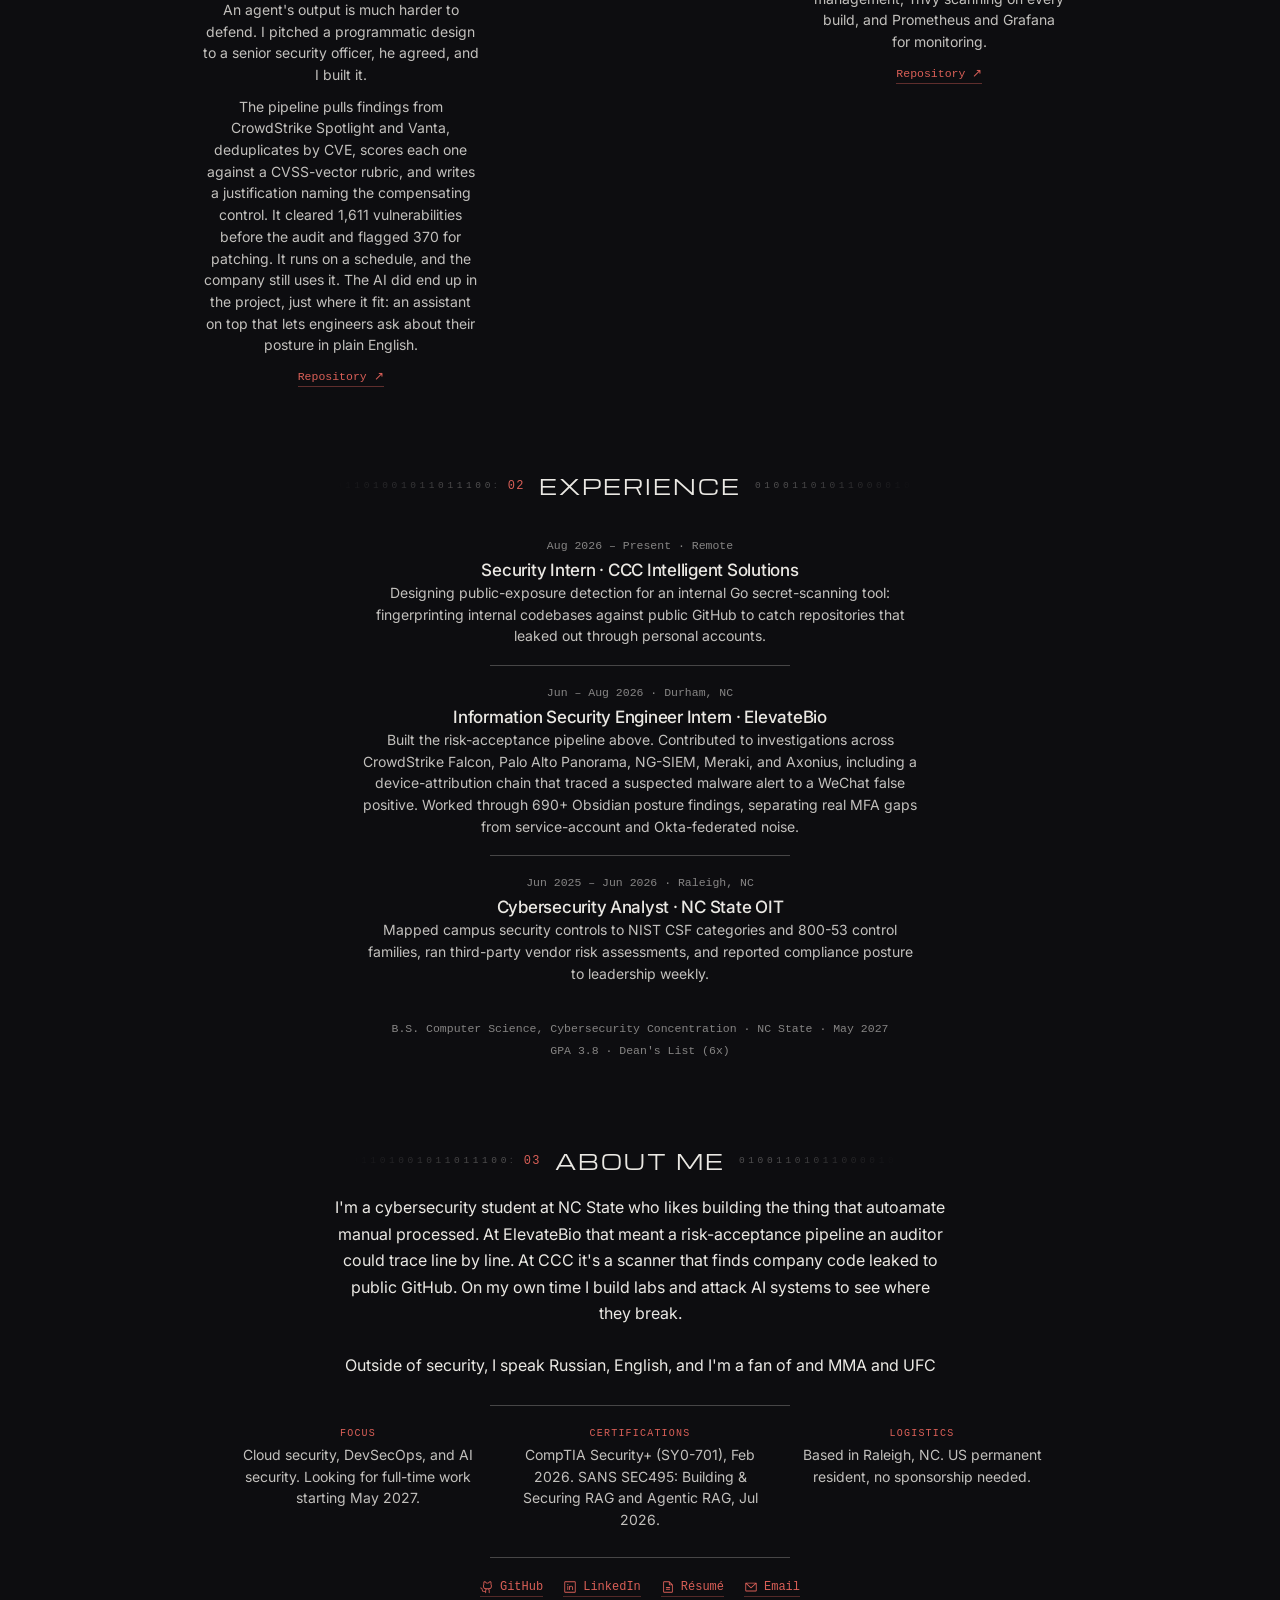
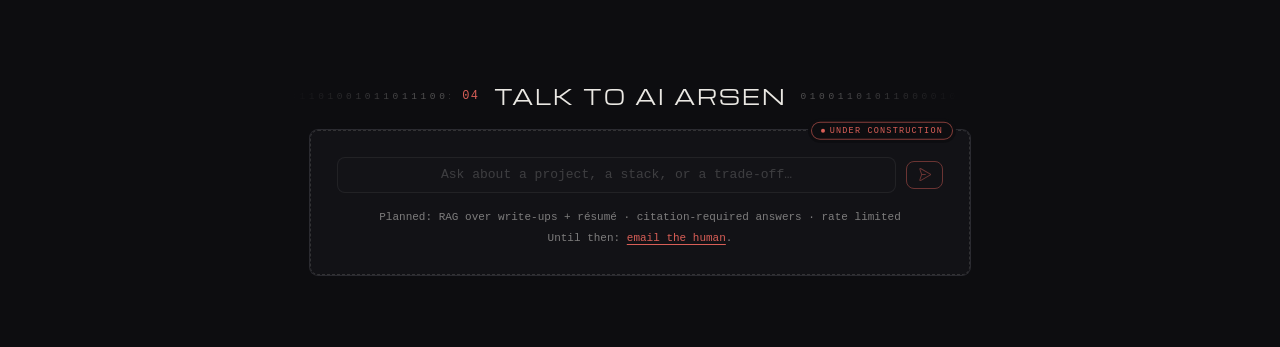
==== commit c5ee191a: "Add architecture diagrams to project cards Replace the placeholder slots with the three exported dia" ====
--- a/index.html
+++ b/index.html
@@ -89,12 +89,9 @@
       <div class="projects">
 
         <article class="project">
-          <div class="diagram">
-            <div class="diagram-slot">
-              <svg width="28" height="28" viewBox="0 0 24 24" fill="none" stroke="currentColor" stroke-width="1.6" stroke-linecap="round" stroke-linejoin="round" aria-hidden="true"><rect x="3" y="3" width="18" height="18" rx="2"/><circle cx="8.5" cy="8.5" r="1.5"/><path d="m21 15-5-5L5 21"/></svg>
-              Architecture diagram
-            </div>
-          </div>
+          <a class="diagram" href="img/risk-engine-diagram.png" target="_blank" rel="noopener">
+            <img src="img/risk-engine-diagram.png" alt="Vulnerability Risk-Acceptance Engine architecture: CrowdStrike Spotlight and Vanta findings are pulled over OAuth, merged and deduplicated by CVE, scored against a five-condition CVSS-vector rubric, and split into 1,611 risk-accepted and 370 patch-now findings in an audit-ready CSV report, all inside a scheduled GitHub Actions workflow." width="1120" height="560" loading="lazy">
+          </a>
           <h3>Vulnerability Risk-Acceptance Engine</h3>
           <p class="stack">Python · GitHub Actions · CrowdStrike Spotlight · Vanta · CISA KEV</p>
           <p>During my internship at ElevateBio, I was asked to automate risk acceptance ahead of an ISO 27001 audit. I had the acceptance criteria and a rough scope. My manager's first plan was to configure an enterprise AI agent to make the decisions and write the reports.</p>
@@ -106,12 +103,9 @@
         </article>
 
         <article class="project">
-          <div class="diagram">
-            <div class="diagram-slot">
-              <svg width="28" height="28" viewBox="0 0 24 24" fill="none" stroke="currentColor" stroke-width="1.6" stroke-linecap="round" stroke-linejoin="round" aria-hidden="true"><rect x="3" y="3" width="18" height="18" rx="2"/><circle cx="8.5" cy="8.5" r="1.5"/><path d="m21 15-5-5L5 21"/></svg>
-              Architecture diagram
-            </div>
-          </div>
+          <a class="diagram" href="img/red-team-harness-diagram.png" target="_blank" rel="noopener">
+            <img src="img/red-team-harness-diagram.png" alt="AI Red-Team Harness architecture: an attack suite of Garak, Promptfoo, and PyRIT plants a poisoned document in the vector store and queries the retriever; the retrieved content reaches the LLM (Llama 3 on Ollama, local vs. hosted), and responses are scored for success rate per technique. A mitigation step before the LLM is planned." width="1120" height="560" loading="lazy">
+          </a>
           <h3>AI Red-Team Harness (in progress)</h3>
           <p class="stack">Ollama · Llama 3 · Garak · Promptfoo · PyRIT · OWASP LLM Top 10</p>
           <p>In progress. A test suite for attacking self-hosted and hosted LLMs and RAG pipelines, built with Garak, Promptfoo, and PyRIT and mapped to the OWASP LLM Top 10. I learned to build RAG systems in SANS SEC495, and this is where I try to break them. The focus is indirect prompt injection through poisoned documents in a vector store, and measuring how much a mitigation actually lowers the attack success rate.</p>
@@ -121,12 +115,9 @@
         </article>
 
         <article class="project">
-          <div class="diagram">
-            <div class="diagram-slot">
-              <svg width="28" height="28" viewBox="0 0 24 24" fill="none" stroke="currentColor" stroke-width="1.6" stroke-linecap="round" stroke-linejoin="round" aria-hidden="true"><rect x="3" y="3" width="18" height="18" rx="2"/><circle cx="8.5" cy="8.5" r="1.5"/><path d="m21 15-5-5L5 21"/></svg>
-              Architecture diagram
-            </div>
-          </div>
+          <a class="diagram" href="img/securelab-diagram.png" target="_blank" rel="noopener">
+            <img src="img/securelab-diagram.png" alt="SecureLab architecture: on push, GitHub Actions builds a multi-stage non-root image, scans it with Trivy (HIGH/CRITICAL findings stop the build), and publishes it to Docker Hub. Locally, Terraform Cloud manages a kind cluster of 3 control-plane and 3 worker nodes running the Python app, Prometheus, and Grafana." width="1120" height="560" loading="lazy">
+          </a>
           <h3>SecureLab</h3>
           <p class="stack">Actions · Docker · Terraform · Kubernetes · Trivy · Grafana</p>
           <p>A passion project to get hands-on with DevSecOps tooling. A friend working in security at a big company told me to learn containers and Kubernetes, so I did.</p>
--- a/style.css
+++ b/style.css
@@ -379,40 +379,20 @@
 }
 .project-links a:hover { border-bottom-color: var(--color-accent); }
 
-/* Architecture-diagram placeholder: awaiting a real export. */
+/* Architecture diagrams. The exports are drawn for a dark background, so the
+   frame stays dark in the light theme too. Click opens the full-size image. */
 .diagram {
+  display: block;
   width: 100%;
   border: 1px solid var(--color-divider);
   border-radius: var(--radius-md);
   overflow: hidden;
-  background: var(--color-surface);
-}
-.diagram-slot {
-  position: relative;
+  background: #0d0d10;
+}
+.diagram img {
+  display: block;
   width: 100%;
-  height: clamp(112px, 13vw, 148px);
-  background: rgba(127, 127, 127, .08);
-  display: flex;
-  flex-direction: column;
-  align-items: center;
-  justify-content: center;
-  gap: 6px;
-  padding: 12px;
-  font-size: 13px;
-  line-height: 1.3;
-  font-weight: 500;
-  letter-spacing: .01em;
-  color: inherit;
-  opacity: .75;
-}
-.diagram-slot svg { opacity: .45; }
-.diagram-slot::after {
-  content: "";
-  position: absolute;
-  inset: 0;
-  border: 1.5px dashed currentColor;
-  opacity: .35;
-  pointer-events: none;
+  height: auto;
 }
 
 /* experience */
